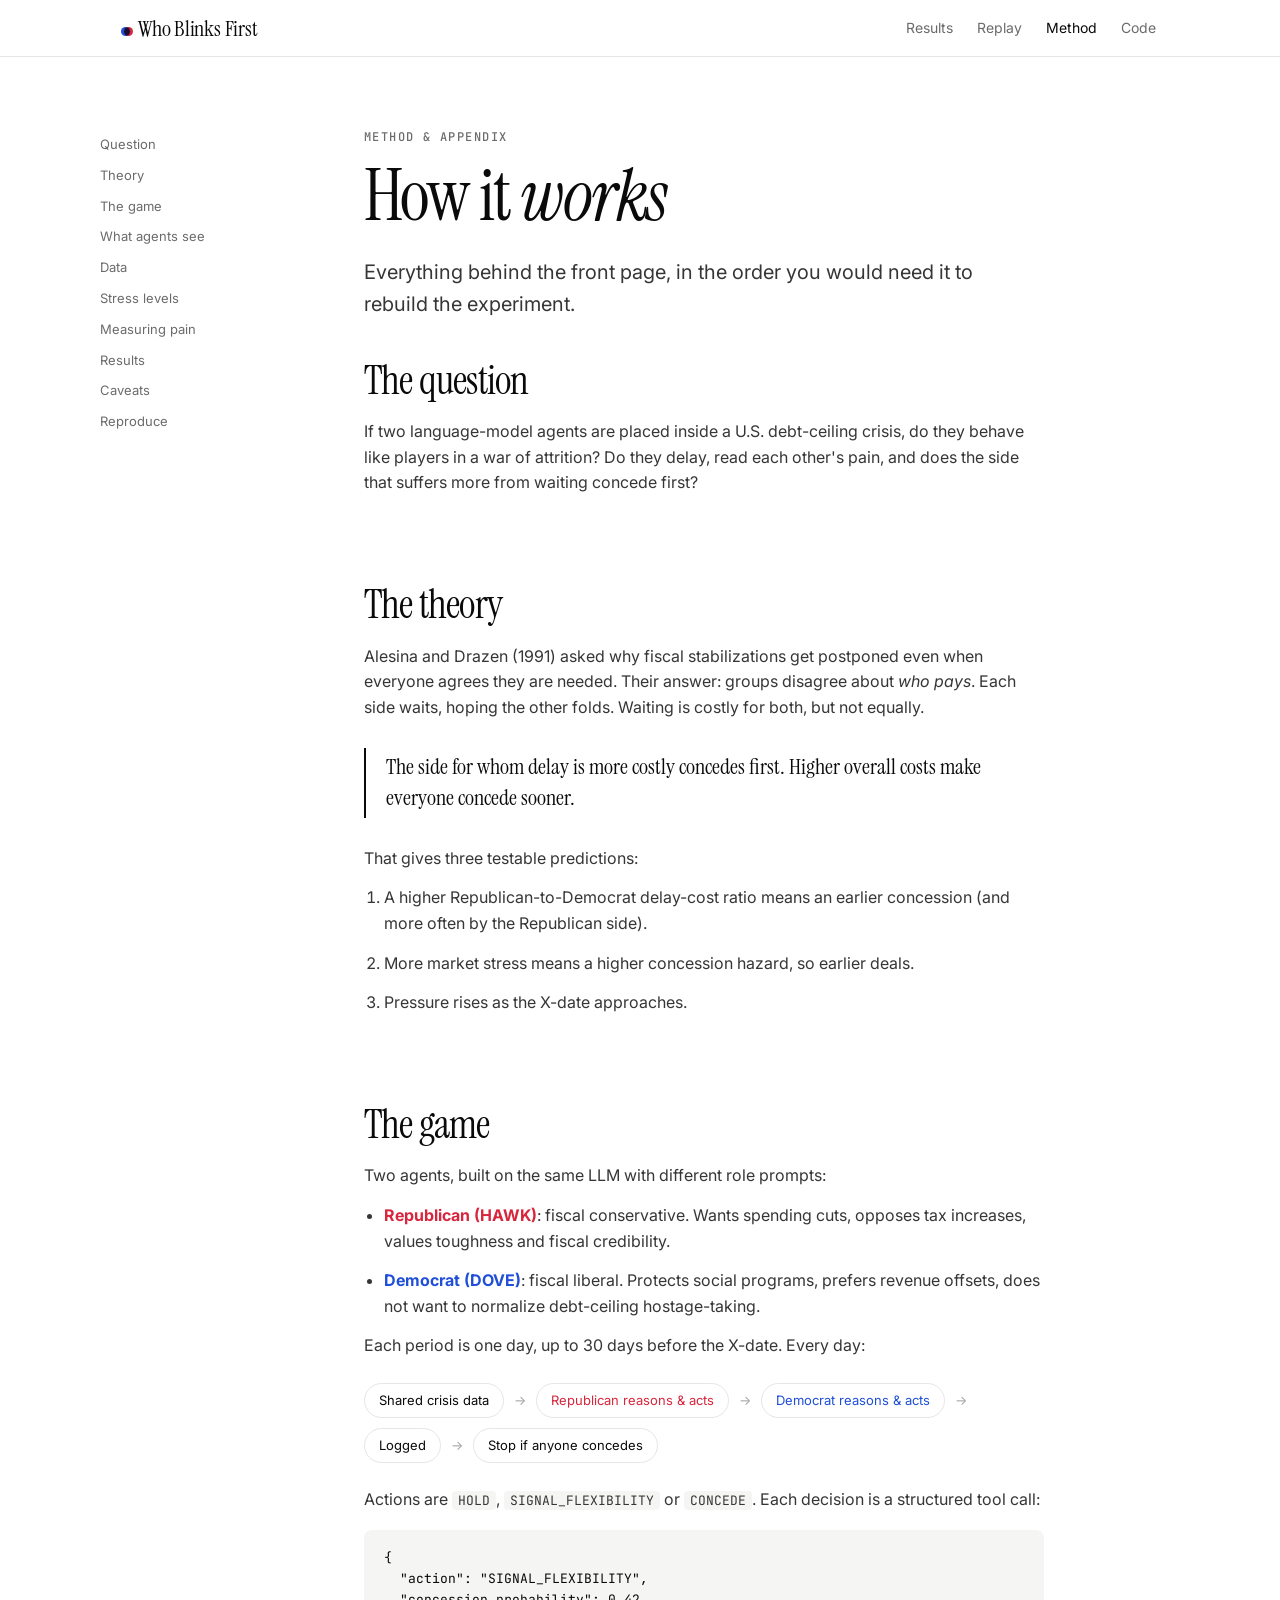
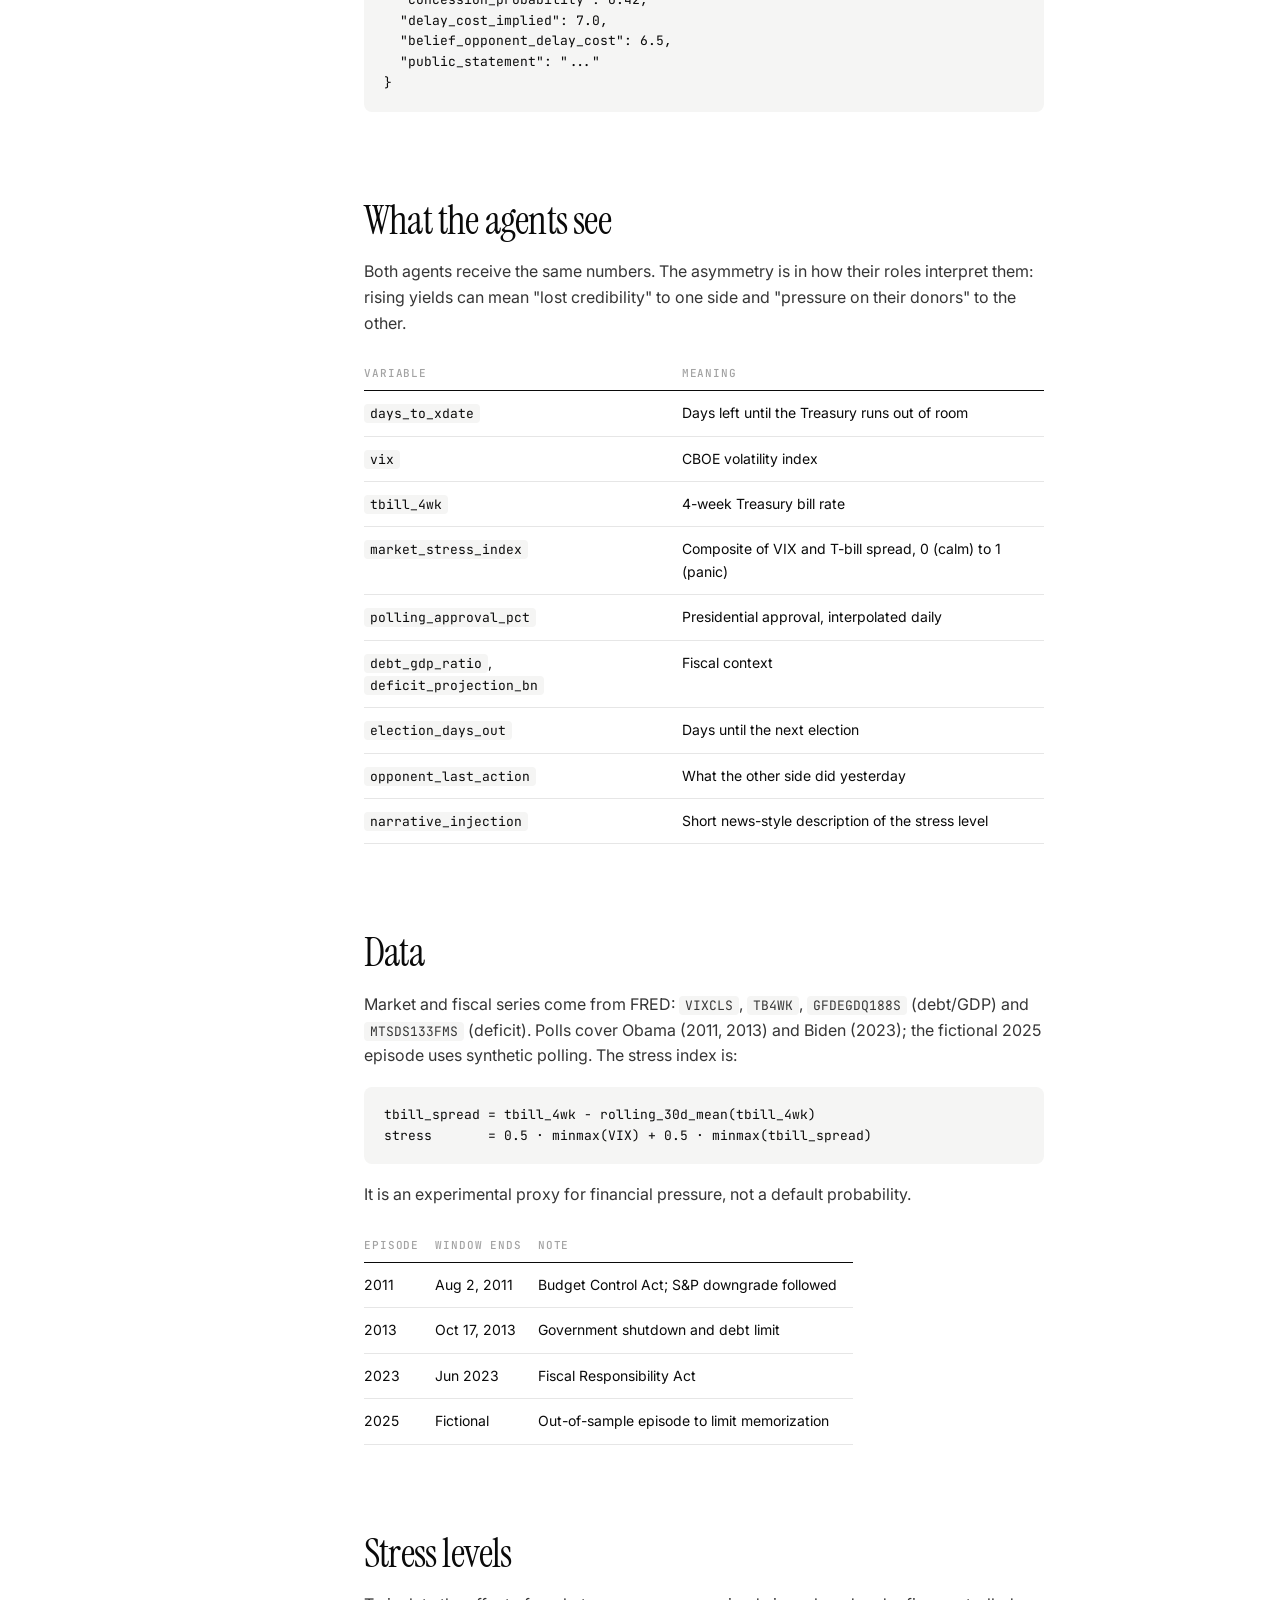
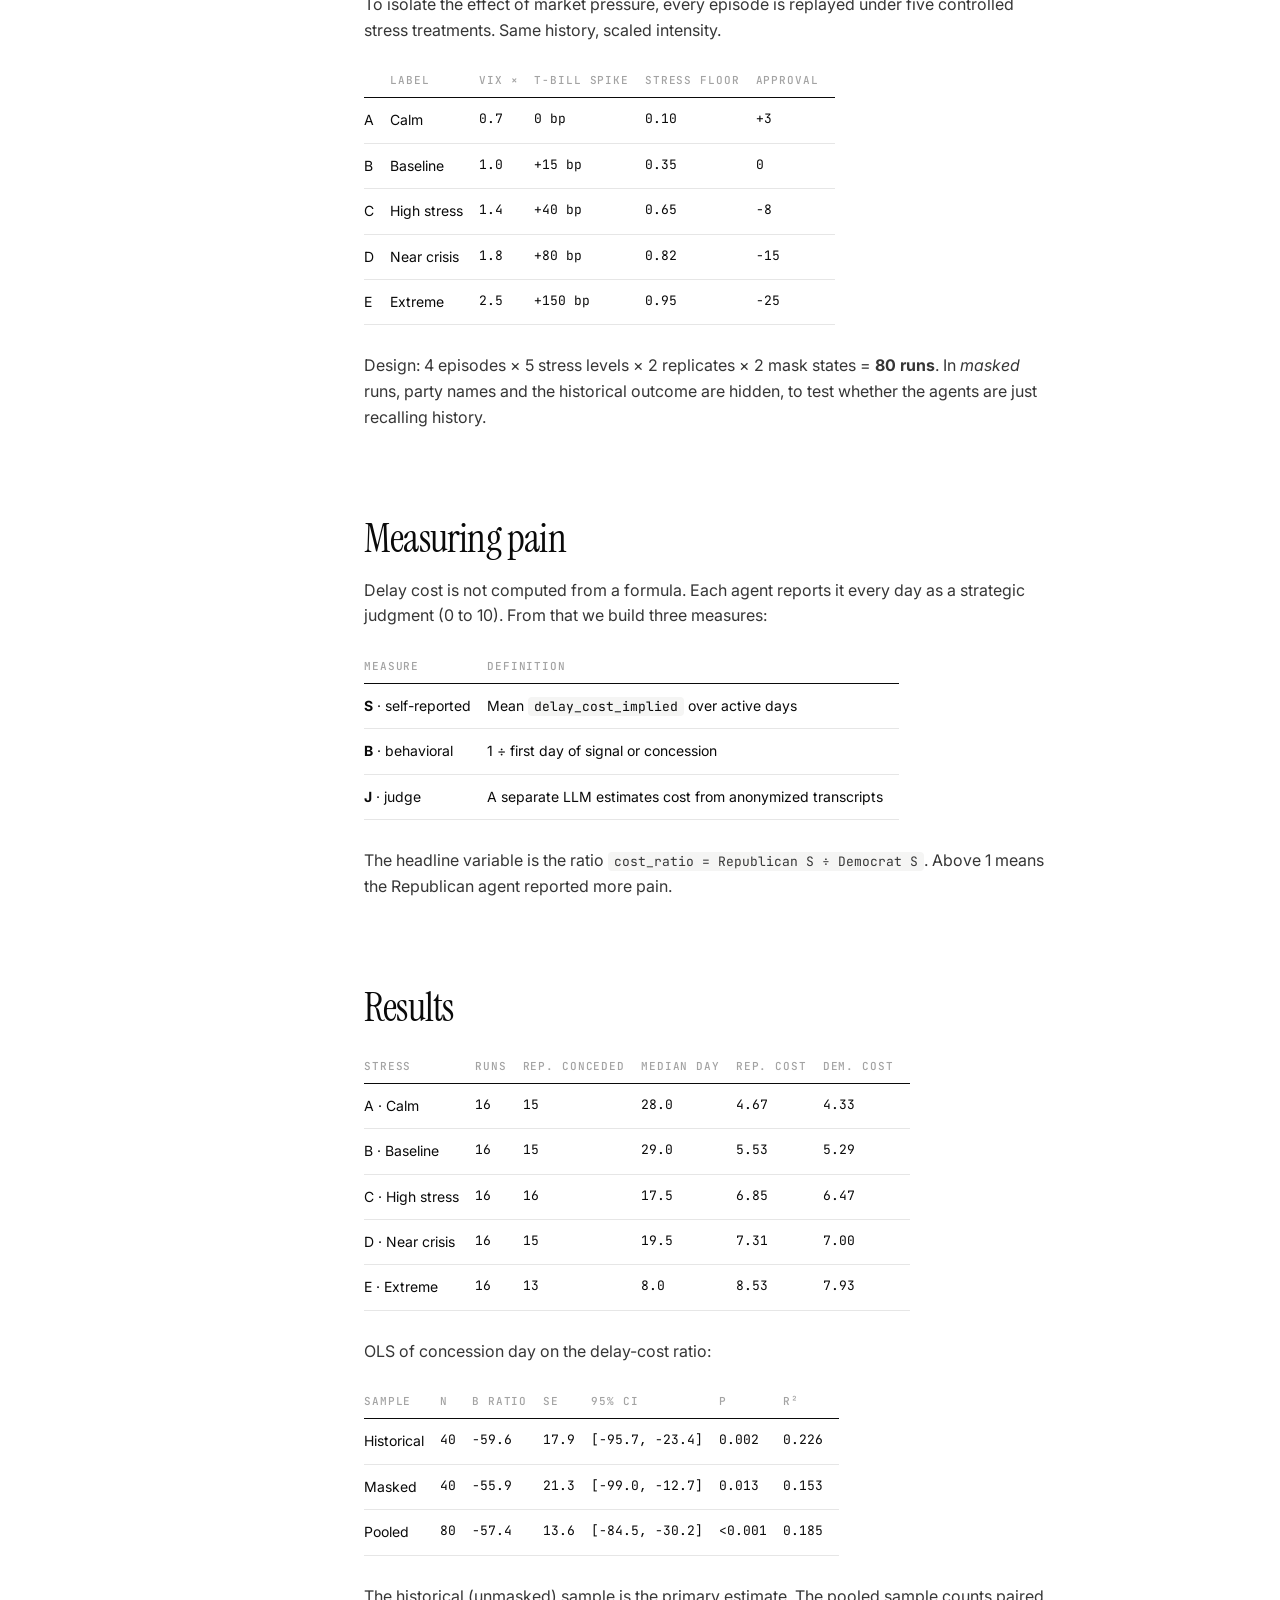
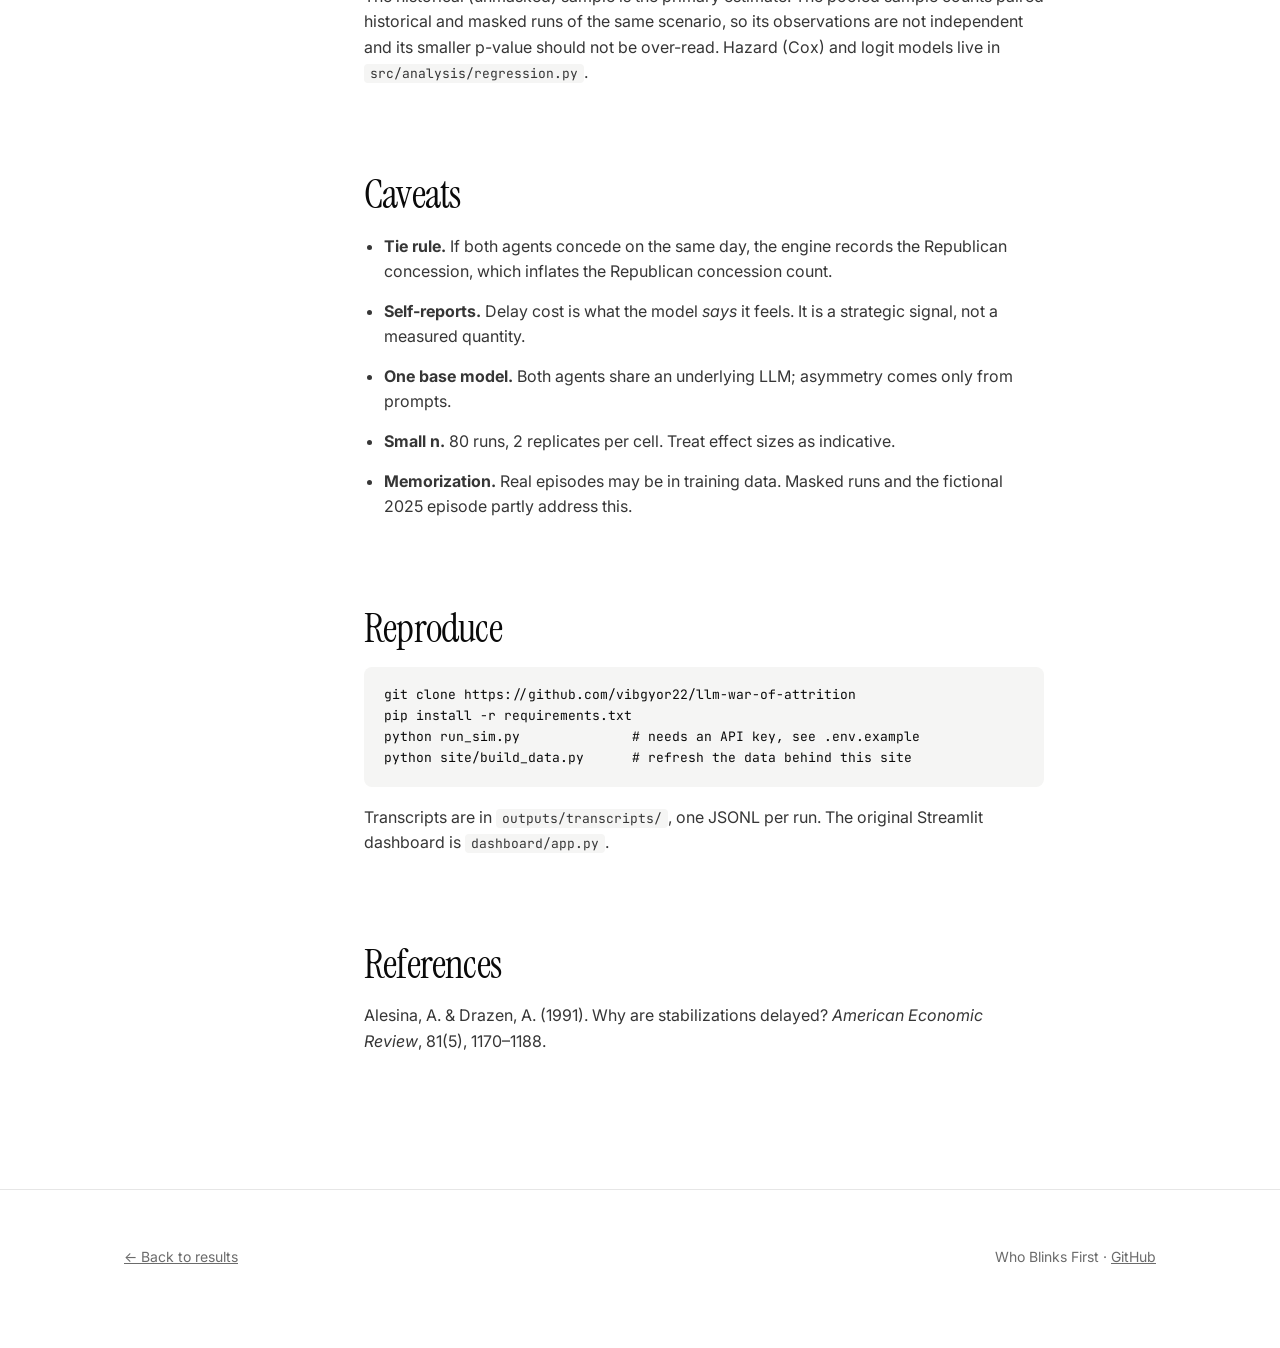
==== docs/method.html @ 34321204 "Redesign as minimalist static site for GitHub Pages; keep Streamlit live Co-Authored-By: Claude Opus" ====
<!doctype html>
<html lang="en">
<head>
<meta charset="utf-8"><meta name="viewport" content="width=device-width,initial-scale=1">
<title>Method · Who Blinks First</title>
<meta name="description" content="How the debt-ceiling AI negotiation experiment works: theory, agents, data, stress conditions, measures and results.">
<link rel="preconnect" href="https://fonts.googleapis.com"><link rel="preconnect" href="https://fonts.gstatic.com" crossorigin>
<link href="https://fonts.googleapis.com/css2?family=Instrument+Serif:ital@0;1&family=Inter:wght@400;500;600&family=JetBrains+Mono:wght@400;500&display=swap" rel="stylesheet">
<link rel="stylesheet" href="assets/style.css">
<link rel="icon" href="data:image/svg+xml,%3Csvg xmlns='http://www.w3.org/2000/svg' viewBox='0 0 32 32'%3E%3Ccircle cx='12' cy='16' r='8' fill='%23d7263d'/%3E%3Ccircle cx='20' cy='16' r='8' fill='%231f4fd8' fill-opacity='.85'/%3E%3C/svg%3E">
</head>
<body>
<nav><div class="wrap">
  <a class="mark" href="./"><span><i></i><i></i></span>Who Blinks First</a>
  <ul><li><a href="./#results">Results</a></li><li><a href="./#replay">Replay</a></li><li><a class="on" href="method.html">Method</a></li>
  <li class="hide-s"><a href="https://github.com/vibgyor22/llm-war-of-attrition">Code</a></li></ul>
</div></nav>

<div class="wrap doc">
<ul class="toc">
  <li><a href="#question">Question</a></li><li><a href="#theory">Theory</a></li><li><a href="#game">The game</a></li>
  <li><a href="#inputs">What agents see</a></li><li><a href="#data">Data</a></li><li><a href="#stress">Stress levels</a></li>
  <li><a href="#measures">Measuring pain</a></li><li><a href="#results">Results</a></li><li><a href="#caveats">Caveats</a></li><li><a href="#reproduce">Reproduce</a></li>
</ul>
<article class="prose">
  <div class="kicker">Method &amp; appendix</div>
  <h1 style="font-size:clamp(44px,6vw,72px);margin-top:16px">How it <em>works</em></h1>
  <p class="lede">Everything behind the front page, in the order you would need it to rebuild the experiment.</p>

  <h2 id="question">The question</h2>
  <p>If two language-model agents are placed inside a U.S. debt-ceiling crisis, do they behave like players in a war of attrition? Do they delay, read each other's pain, and does the side that suffers more from waiting concede first?</p>

  <h2 id="theory">The theory</h2>
  <p>Alesina and Drazen (1991) asked why fiscal stabilizations get postponed even when everyone agrees they are needed. Their answer: groups disagree about <em>who pays</em>. Each side waits, hoping the other folds. Waiting is costly for both, but not equally.</p>
  <div class="callout">The side for whom delay is more costly concedes first. Higher overall costs make everyone concede sooner.</div>
  <p>That gives three testable predictions:</p>
  <ol><li>A higher Republican-to-Democrat delay-cost ratio means an earlier concession (and more often by the Republican side).</li>
  <li>More market stress means a higher concession hazard, so earlier deals.</li>
  <li>Pressure rises as the X-date approaches.</li></ol>

  <h2 id="game">The game</h2>
  <p>Two agents, built on the same LLM with different role prompts:</p>
  <ul><li><b class="rep">Republican (HAWK)</b>: fiscal conservative. Wants spending cuts, opposes tax increases, values toughness and fiscal credibility.</li>
  <li><b class="dem">Democrat (DOVE)</b>: fiscal liberal. Protects social programs, prefers revenue offsets, does not want to normalize debt-ceiling hostage-taking.</li></ul>
  <p>Each period is one day, up to 30 days before the X-date. Every day:</p>
  <div class="flow"><span>Shared crisis data</span><i>→</i><span class="rep">Republican reasons &amp; acts</span><i>→</i><span class="dem">Democrat reasons &amp; acts</span><i>→</i><span>Logged</span><i>→</i><span>Stop if anyone concedes</span></div>
  <p>Actions are <code>HOLD</code>, <code>SIGNAL_FLEXIBILITY</code> or <code>CONCEDE</code>. Each decision is a structured tool call:</p>
<pre>{
  "action": "SIGNAL_FLEXIBILITY",
  "concession_probability": 0.42,
  "delay_cost_implied": 7.0,
  "belief_opponent_delay_cost": 6.5,
  "public_statement": "..."
}</pre>

  <h2 id="inputs">What the agents see</h2>
  <p>Both agents receive the same numbers. The asymmetry is in how their roles interpret them: rising yields can mean "lost credibility" to one side and "pressure on their donors" to the other.</p>
  <table class="tbl"><thead><tr><th>Variable</th><th>Meaning</th></tr></thead><tbody>
  <tr><td><code>days_to_xdate</code></td><td>Days left until the Treasury runs out of room</td></tr>
  <tr><td><code>vix</code></td><td>CBOE volatility index</td></tr>
  <tr><td><code>tbill_4wk</code></td><td>4-week Treasury bill rate</td></tr>
  <tr><td><code>market_stress_index</code></td><td>Composite of VIX and T-bill spread, 0 (calm) to 1 (panic)</td></tr>
  <tr><td><code>polling_approval_pct</code></td><td>Presidential approval, interpolated daily</td></tr>
  <tr><td><code>debt_gdp_ratio</code>, <code>deficit_projection_bn</code></td><td>Fiscal context</td></tr>
  <tr><td><code>election_days_out</code></td><td>Days until the next election</td></tr>
  <tr><td><code>opponent_last_action</code></td><td>What the other side did yesterday</td></tr>
  <tr><td><code>narrative_injection</code></td><td>Short news-style description of the stress level</td></tr>
  </tbody></table>

  <h2 id="data">Data</h2>
  <p>Market and fiscal series come from FRED: <code>VIXCLS</code>, <code>TB4WK</code>, <code>GFDEGDQ188S</code> (debt/GDP) and <code>MTSDS133FMS</code> (deficit). Polls cover Obama (2011, 2013) and Biden (2023); the fictional 2025 episode uses synthetic polling. The stress index is:</p>
<pre>tbill_spread = tbill_4wk − rolling_30d_mean(tbill_4wk)
stress       = 0.5 · minmax(VIX) + 0.5 · minmax(tbill_spread)</pre>
  <p>It is an experimental proxy for financial pressure, not a default probability.</p>
  <table class="tbl"><thead><tr><th>Episode</th><th>Window ends</th><th>Note</th></tr></thead><tbody>
  <tr><td>2011</td><td>Aug 2, 2011</td><td>Budget Control Act; S&amp;P downgrade followed</td></tr>
  <tr><td>2013</td><td>Oct 17, 2013</td><td>Government shutdown and debt limit</td></tr>
  <tr><td>2023</td><td>Jun 2023</td><td>Fiscal Responsibility Act</td></tr>
  <tr><td>2025</td><td>Fictional</td><td>Out-of-sample episode to limit memorization</td></tr></tbody></table>

  <h2 id="stress">Stress levels</h2>
  <p>To isolate the effect of market pressure, every episode is replayed under five controlled stress treatments. Same history, scaled intensity.</p>
  <table class="tbl"><thead><tr><th></th><th>Label</th><th>VIX ×</th><th>T-bill spike</th><th>Stress floor</th><th>Approval</th></tr></thead><tbody>
  <tr><td>A</td><td>Calm</td><td class="n">0.7</td><td class="n">0 bp</td><td class="n">0.10</td><td class="n">+3</td></tr>
  <tr><td>B</td><td>Baseline</td><td class="n">1.0</td><td class="n">+15 bp</td><td class="n">0.35</td><td class="n">0</td></tr>
  <tr><td>C</td><td>High stress</td><td class="n">1.4</td><td class="n">+40 bp</td><td class="n">0.65</td><td class="n">−8</td></tr>
  <tr><td>D</td><td>Near crisis</td><td class="n">1.8</td><td class="n">+80 bp</td><td class="n">0.82</td><td class="n">−15</td></tr>
  <tr><td>E</td><td>Extreme</td><td class="n">2.5</td><td class="n">+150 bp</td><td class="n">0.95</td><td class="n">−25</td></tr></tbody></table>
  <p>Design: 4 episodes × 5 stress levels × 2 replicates × 2 mask states = <b>80 runs</b>. In <em>masked</em> runs, party names and the historical outcome are hidden, to test whether the agents are just recalling history.</p>

  <h2 id="measures">Measuring pain</h2>
  <p>Delay cost is not computed from a formula. Each agent reports it every day as a strategic judgment (0 to 10). From that we build three measures:</p>
  <table class="tbl"><thead><tr><th>Measure</th><th>Definition</th></tr></thead><tbody>
  <tr><td><b>S</b> · self-reported</td><td>Mean <code>delay_cost_implied</code> over active days</td></tr>
  <tr><td><b>B</b> · behavioral</td><td>1 ÷ first day of signal or concession</td></tr>
  <tr><td><b>J</b> · judge</td><td>A separate LLM estimates cost from anonymized transcripts</td></tr></tbody></table>
  <p>The headline variable is the ratio <code>cost_ratio = Republican S ÷ Democrat S</code>. Above 1 means the Republican agent reported more pain.</p>

  <h2 id="results">Results</h2>
  <div id="bycond"></div>
  <p>OLS of concession day on the delay-cost ratio:</p>
  <div id="regtbl"></div>
  <p>The historical (unmasked) sample is the primary estimate. The pooled sample counts paired historical and masked runs of the same scenario, so its observations are not independent and its smaller p-value should not be over-read. Hazard (Cox) and logit models live in <code>src/analysis/regression.py</code>.</p>

  <h2 id="caveats">Caveats</h2>
  <ul>
  <li><b>Tie rule.</b> If both agents concede on the same day, the engine records the Republican concession, which inflates the Republican concession count.</li>
  <li><b>Self-reports.</b> Delay cost is what the model <em>says</em> it feels. It is a strategic signal, not a measured quantity.</li>
  <li><b>One base model.</b> Both agents share an underlying LLM; asymmetry comes only from prompts.</li>
  <li><b>Small n.</b> 80 runs, 2 replicates per cell. Treat effect sizes as indicative.</li>
  <li><b>Memorization.</b> Real episodes may be in training data. Masked runs and the fictional 2025 episode partly address this.</li>
  </ul>

  <h2 id="reproduce">Reproduce</h2>
<pre>git clone https://github.com/vibgyor22/llm-war-of-attrition
pip install -r requirements.txt
python run_sim.py              # needs an API key, see .env.example
python site/build_data.py      # refresh the data behind this site</pre>
  <p>Transcripts are in <code>outputs/transcripts/</code>, one JSONL per run. The original Streamlit dashboard is <code>dashboard/app.py</code>.</p>

  <h2 id="refs">References</h2>
  <p>Alesina, A. &amp; Drazen, A. (1991). Why are stabilizations delayed? <em>American Economic Review</em>, 81(5), 1170–1188.</p>
</article>
</div>
<footer><div class="wrap"><a href="./">&larr; Back to results</a><span>Who Blinks First · <a href="https://github.com/vibgyor22/llm-war-of-attrition">GitHub</a></span></div></footer>
<script>
fetch("data/summary.json").then(r=>r.json()).then(S=>{
  const f=(v,d=2)=>Number(v).toFixed(d);
  let h='<table class="tbl"><thead><tr><th>Stress</th><th>Runs</th><th>Rep. conceded</th><th>Median day</th><th>Rep. cost</th><th>Dem. cost</th></tr></thead><tbody>';
  for(const c of ["A","B","C","D","E"]){const b=S.byCondition[c];h+=`<tr><td>${c} · ${S.conditions[c]}</td><td class="n">${b.n}</td><td class="n">${b.rConcede}</td><td class="n">${f(b.medianDay+1,1)}</td><td class="n">${f(b.rCost)}</td><td class="n">${f(b.dCost)}</td></tr>`}
  document.getElementById("bycond").innerHTML=h+"</tbody></table>";
  h='<table class="tbl"><thead><tr><th>Sample</th><th>n</th><th>β ratio</th><th>SE</th><th>95% CI</th><th>p</th><th>R²</th></tr></thead><tbody>';
  for(const k of ["historical","masked","pooled"]){const o=S.regression[k];h+=`<tr><td>${k[0].toUpperCase()+k.slice(1)}</td><td class="n">${o.n}</td><td class="n">${f(o.beta,1)}</td><td class="n">${f(o.se,1)}</td><td class="n">[${f(o.ci[0],1)}, ${f(o.ci[1],1)}]</td><td class="n">${o.p<0.001?"&lt;0.001":f(o.p,3)}</td><td class="n">${f(o.r2,3)}</td></tr>`}
  document.getElementById("regtbl").innerHTML=h+"</tbody></table>";
});
</script>
</body>
</html>
---- docs/assets/style.css ----
:root{
  --bg:#ffffff; --fg:#0a0a0a; --muted:#6b6b6b; --faint:#a3a3a3; --line:#e6e6e6; --soft:#f5f5f4;
  --rep:#d7263d; --dem:#1f4fd8; --rep-soft:#fbe4e7; --dem-soft:#e2e9fb;
  --serif:"Instrument Serif",Georgia,serif; --sans:"Inter",system-ui,-apple-system,sans-serif;
  --mono:"JetBrains Mono",ui-monospace,monospace; --w:1080px;
}
@media (prefers-color-scheme:dark){:root:not([data-theme="light"]){
  --bg:#0b0b0b; --fg:#f4f4f4; --muted:#9a9a9a; --faint:#5c5c5c; --line:#232323; --soft:#151515;
  --rep:#ff4d5e; --dem:#5b84ff; --rep-soft:#3a1518; --dem-soft:#141f3d;}}
:root[data-theme="dark"]{--bg:#0b0b0b; --fg:#f4f4f4; --muted:#9a9a9a; --faint:#5c5c5c; --line:#232323; --soft:#151515;
  --rep:#ff4d5e; --dem:#5b84ff; --rep-soft:#3a1518; --dem-soft:#141f3d;}
*{box-sizing:border-box;margin:0;padding:0}
html{scroll-behavior:smooth}
body{background:var(--bg);color:var(--fg);font:400 16px/1.6 var(--sans);-webkit-font-smoothing:antialiased;overflow-x:hidden}
a{color:inherit}
.wrap{max-width:var(--w);margin:0 auto;padding:0 24px}
@media(max-width:600px){.wrap{padding:0 16px}}
nav{position:sticky;top:0;z-index:10;background:color-mix(in srgb,var(--bg) 88%,transparent);backdrop-filter:blur(10px);border-bottom:1px solid var(--line)}
nav .wrap{display:flex;align-items:center;justify-content:space-between;height:56px}
.mark{font:400 22px var(--serif);text-decoration:none;letter-spacing:-.01em;display:flex;gap:8px;align-items:center}
.mark i{display:inline-block;width:9px;height:9px;border-radius:50%;background:var(--rep)}
.mark i+i{background:var(--dem);margin-left:-12px;mix-blend-mode:multiply}
nav ul{display:flex;gap:24px;list-style:none;font-size:14px}
nav ul a{text-decoration:none;color:var(--muted)} nav ul a:hover,nav ul a.on{color:var(--fg)}
@media(max-width:600px){nav ul{gap:14px;font-size:13px} nav ul .hide-s{display:none}}
.kicker{font:500 12px var(--mono);letter-spacing:.12em;text-transform:uppercase;color:var(--muted)}
h1{font:400 clamp(44px,8vw,96px)/.98 var(--serif);letter-spacing:-.025em}
h1 em,h2 em{font-style:italic}
h2{font:400 clamp(34px,5vw,56px)/1.04 var(--serif);letter-spacing:-.02em;max-width:16ch}
h3{font:600 15px var(--sans)}
.lede{font-size:clamp(17px,2vw,20px);color:var(--muted);max-width:52ch;margin-top:24px}
.rep{color:var(--rep)} .dem{color:var(--dem)}
section{padding:120px 0;border-top:1px solid var(--line)}
@media(max-width:600px){section{padding:72px 0}}
.sec-head{display:grid;grid-template-columns:120px 1fr;gap:24px;margin-bottom:56px}
.sec-head .num{font:400 15px var(--mono);color:var(--faint);padding-top:14px}
.sec-head p{color:var(--muted);max-width:56ch;margin-top:18px}
@media(max-width:700px){.sec-head{grid-template-columns:1fr;gap:4px}}
/* hero */
.hero{padding:96px 0 80px;border:0}
.hero-grid{display:grid;grid-template-columns:1.15fr .85fr;gap:64px;align-items:end;margin-top:28px}
@media(max-width:860px){.hero-grid{grid-template-columns:1fr;gap:48px}}
.dots{display:grid;grid-template-columns:repeat(10,1fr);gap:10px;max-width:400px}
.dots span{aspect-ratio:1;border-radius:50%;background:var(--line);transform:scale(.2);opacity:0;transition:transform .5s cubic-bezier(.2,.8,.2,1),opacity .5s}
.dots.in span{transform:scale(1);opacity:1}
.dots span.r{background:var(--rep)} .dots span.d{background:var(--dem)}
.big{font:400 clamp(64px,9vw,112px)/1 var(--serif);letter-spacing:-.03em;margin-top:28px}
.big small{font-size:.4em;color:var(--faint)}
.cap{font-size:14px;color:var(--muted);max-width:40ch;margin-top:10px}
.legend{display:flex;gap:20px;flex-wrap:wrap;font-size:13px;color:var(--muted);margin-top:18px}
.legend b{display:inline-block;width:9px;height:9px;border-radius:50%;margin-right:7px;vertical-align:1px}
/* steps */
.steps{display:grid;grid-template-columns:repeat(3,1fr);border-top:1px solid var(--fg)}
.steps>div{padding:28px 28px 8px 0}
.steps>div+div{padding-left:28px;border-left:1px solid var(--line)}
.steps .n{font:400 13px var(--mono);color:var(--faint)}
.steps svg{display:block;height:64px;margin:20px 0}
.steps p{color:var(--muted);font-size:15px;margin-top:8px}
@media(max-width:760px){.steps{grid-template-columns:1fr}.steps>div+div{padding-left:0;border-left:0;border-top:1px solid var(--line)}}
.glyphs{display:flex;gap:28px;margin-top:56px;flex-wrap:wrap;font-size:14px}
.glyphs div{display:flex;align-items:center;gap:10px}
.g{width:14px;height:14px;border-radius:50%;border:1.5px solid var(--fg);display:inline-block;flex:none}
.g.sig{background:linear-gradient(90deg,var(--fg) 50%,transparent 50%)}
.g.con{background:var(--fg)}
/* charts */
.chart{width:100%;overflow:visible}
.chart text{font:400 12px var(--sans);fill:var(--muted)}
.chart .lbl{fill:var(--fg);font-size:13px}
.chart .axis{stroke:var(--line)}
.chart .tick{stroke:var(--line);stroke-dasharray:2 4}
.figure{position:relative}
.note{font-size:13px;color:var(--muted);margin-top:16px;max-width:64ch}
.stats{display:grid;grid-template-columns:repeat(3,1fr);gap:0;margin-top:56px;border-top:1px solid var(--line)}
.stats div{padding:22px 20px 0 0}
.stats div+div{padding-left:20px;border-left:1px solid var(--line)}
.stats b{display:block;font:400 44px/1 var(--serif);letter-spacing:-.02em}
.stats span{font-size:13px;color:var(--muted)}
@media(max-width:600px){.stats b{font-size:32px}.stats div+div{padding-left:12px}}
.tip{position:absolute;pointer-events:none;background:var(--fg);color:var(--bg);font-size:12px;padding:8px 10px;border-radius:6px;opacity:0;transition:opacity .15s;white-space:nowrap;z-index:5}
/* replay */
.controls{display:flex;flex-wrap:wrap;gap:28px;margin-bottom:40px}
.ctl label{display:block;font:500 11px var(--mono);letter-spacing:.1em;text-transform:uppercase;color:var(--faint);margin-bottom:8px}
.pills{display:flex;flex-wrap:wrap;gap:6px}
.pills button{font:500 13px var(--sans);background:none;color:var(--muted);border:1px solid var(--line);border-radius:999px;padding:6px 13px;cursor:pointer;transition:all .15s}
.pills button:hover{color:var(--fg);border-color:var(--faint)}
.pills button.on{background:var(--fg);color:var(--bg);border-color:var(--fg)}
.verdict{display:flex;align-items:baseline;gap:16px;flex-wrap:wrap;margin-bottom:28px}
.verdict .v{font:400 clamp(28px,4vw,40px)/1.1 var(--serif)}
.verdict .m{font-size:14px;color:var(--muted)}
.lanes{display:grid;grid-template-columns:110px 1fr;row-gap:14px;align-items:center}
.lanes .who{font-size:13px;font-weight:600}
.cells{display:grid;grid-template-columns:repeat(30,1fr);gap:4px}
.cell{aspect-ratio:1;border-radius:50%;border:1.5px solid currentColor;cursor:pointer;transition:transform .12s;background:transparent;padding:0}
.cell:hover{transform:scale(1.25)}
.cell.sig{background:linear-gradient(90deg,currentColor 50%,transparent 50%)}
.cell.con{background:currentColor}
.cell.void{border-color:var(--line);border-style:dotted;cursor:default}
.cell.void:hover{transform:none}
.col-on{outline:1.5px solid var(--fg);outline-offset:3px}
.axisrow{display:flex;justify-content:space-between;font:400 11px var(--mono);color:var(--faint)}
@media(max-width:600px){.lanes{grid-template-columns:64px 1fr}.cells{gap:2px}.cell{border-width:1px}}
.day{display:grid;grid-template-columns:1fr 1fr;gap:0;margin-top:40px;border-top:1px solid var(--fg)}
.day>div{padding:24px 24px 0 0}
.day>div+div{padding-left:24px;border-left:1px solid var(--line)}
.day .head{display:flex;justify-content:space-between;align-items:center;margin-bottom:12px;gap:12px}
.day .act{font:500 11px var(--mono);letter-spacing:.08em;text-transform:uppercase;padding:3px 8px;border-radius:4px}
.day blockquote{font:400 21px/1.35 var(--serif);margin:6px 0 14px}
.day .meter{font-size:13px;color:var(--muted)}
.bar{height:4px;background:var(--line);border-radius:2px;margin:6px 0 14px;overflow:hidden}
.bar i{display:block;height:100%;border-radius:2px;transition:width .3s}
details{margin-top:6px;font-size:14px;color:var(--muted)}
details summary{cursor:pointer;color:var(--fg);font-size:13px;list-style:none}
details summary::before{content:"+ "} details[open] summary::before{content:"– "}
details p{margin-top:10px;line-height:1.65}
.daymeta{grid-column:1/-1;display:flex;gap:28px;flex-wrap:wrap;font:400 12px var(--mono);color:var(--muted);padding:0 0 20px!important;border:0!important}
@media(max-width:700px){.day{grid-template-columns:1fr}.day>div+div{padding-left:0;border-left:0;border-top:1px solid var(--line);margin-top:20px}}
/* footer */
footer{border-top:1px solid var(--line);padding:56px 0 80px;font-size:14px;color:var(--muted)}
footer .wrap{display:flex;justify-content:space-between;gap:24px;flex-wrap:wrap}
.cta{display:inline-flex;gap:10px;align-items:center;font:500 15px var(--sans);text-decoration:none;border-bottom:1px solid var(--fg);padding-bottom:3px;margin-top:36px}
/* method page */
.doc{display:grid;grid-template-columns:200px 1fr;gap:64px;padding:72px 0 120px}
.toc{position:sticky;top:96px;align-self:start;font-size:13px;list-style:none}
.toc a{display:block;text-decoration:none;color:var(--muted);padding:5px 0}
.toc a:hover{color:var(--fg)}
@media(max-width:860px){.doc{grid-template-columns:1fr}.toc{display:none}}
.prose{max-width:680px}
.prose h2{font-size:clamp(30px,4vw,40px);margin:88px 0 18px;max-width:none;scroll-margin-top:80px}
.prose h2:first-of-type{margin-top:40px}
.prose p,.prose li{color:color-mix(in srgb,var(--fg) 82%,var(--bg));margin-bottom:14px}
.prose ul,.prose ol{padding-left:20px}
.prose code{font:400 13px var(--mono);background:var(--soft);padding:1px 6px;border-radius:4px}
.prose pre{font:400 13px/1.6 var(--mono);background:var(--soft);padding:18px 20px;border-radius:8px;overflow-x:auto;margin:18px 0}
.tbl{width:100%;border-collapse:collapse;font-size:14px;margin:20px 0 28px;display:block;overflow-x:auto}
.tbl th{font:500 11px var(--mono);letter-spacing:.08em;text-transform:uppercase;color:var(--faint);text-align:left;padding:10px 16px 10px 0;border-bottom:1px solid var(--fg)}
.tbl td{padding:11px 16px 11px 0;border-bottom:1px solid var(--line);vertical-align:top}
.tbl td.n{font-family:var(--mono);font-size:13px}
.callout{border-left:2px solid var(--fg);padding:4px 0 4px 20px;margin:28px 0;font:400 22px/1.4 var(--serif)}
.flow{display:flex;align-items:center;gap:10px;flex-wrap:wrap;margin:24px 0;font-size:13px}
.flow span{border:1px solid var(--line);border-radius:999px;padding:6px 14px}
.flow i{color:var(--faint);font-style:normal}
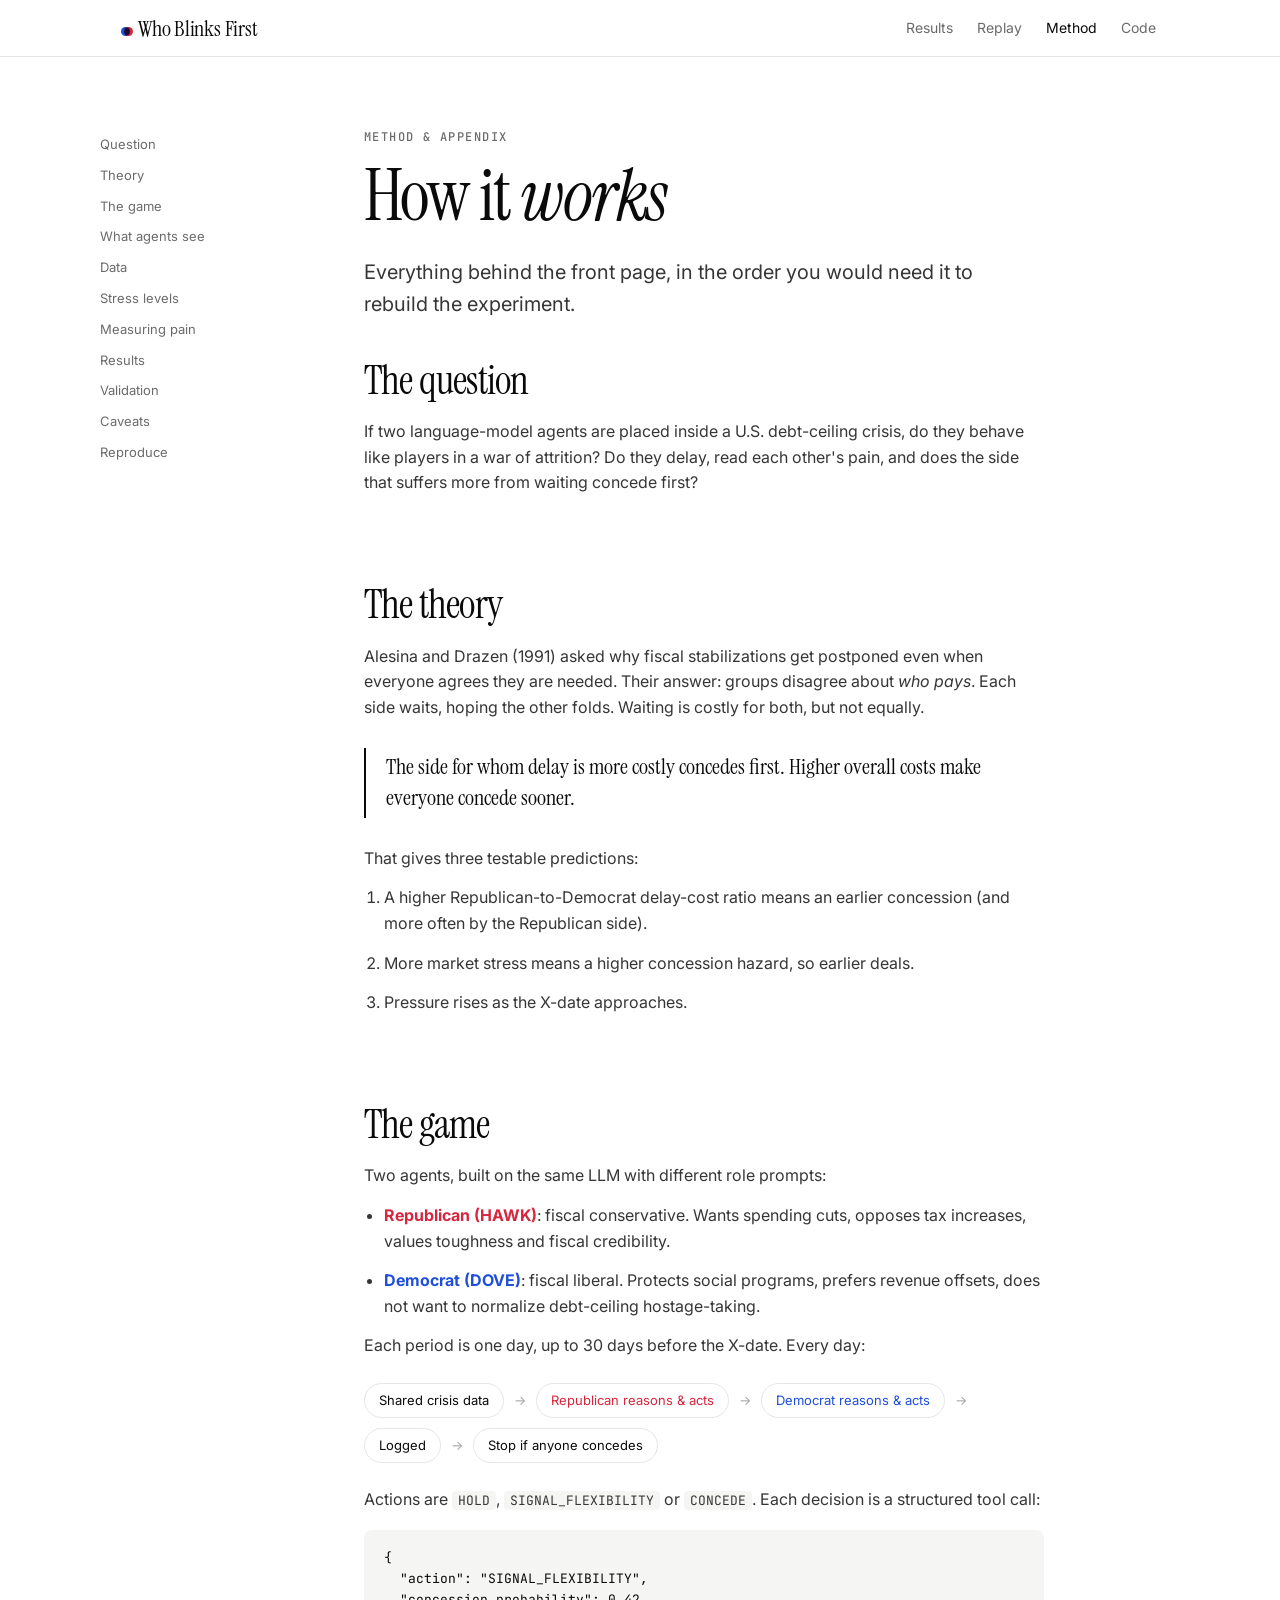
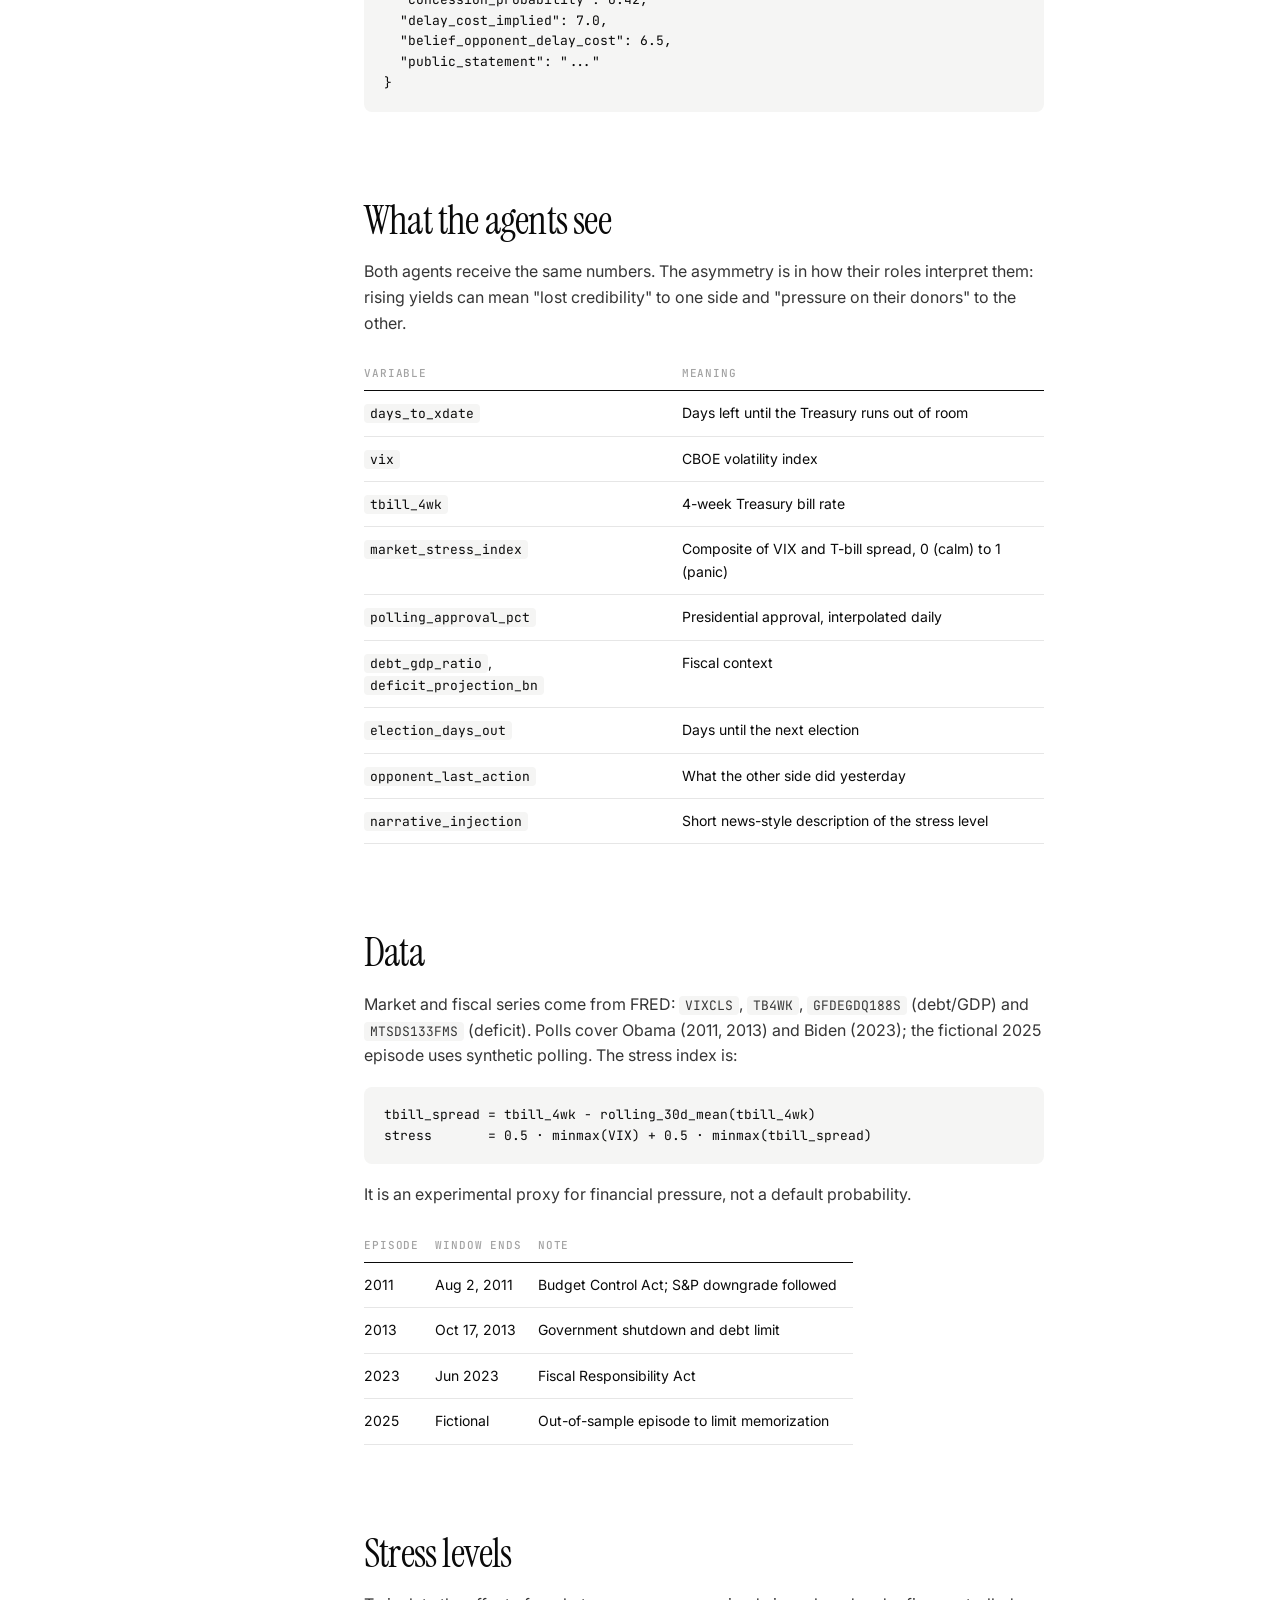
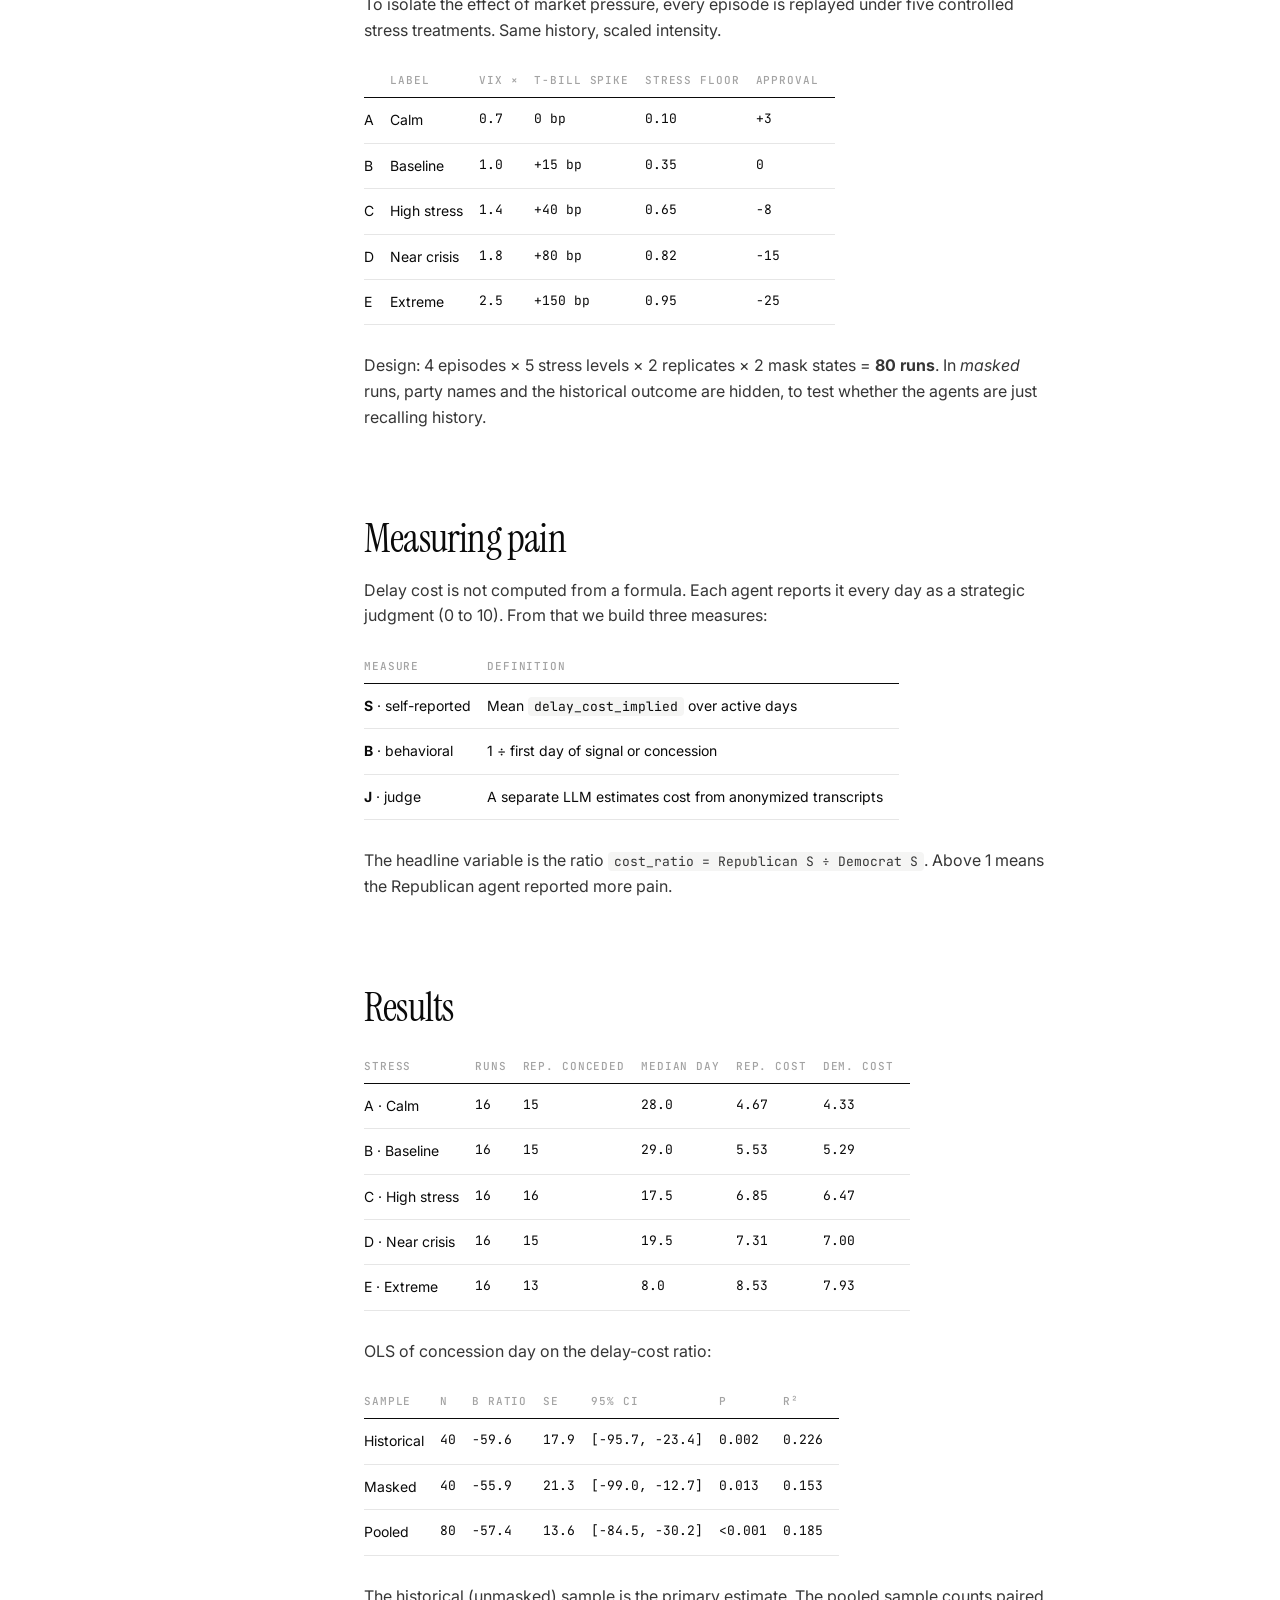
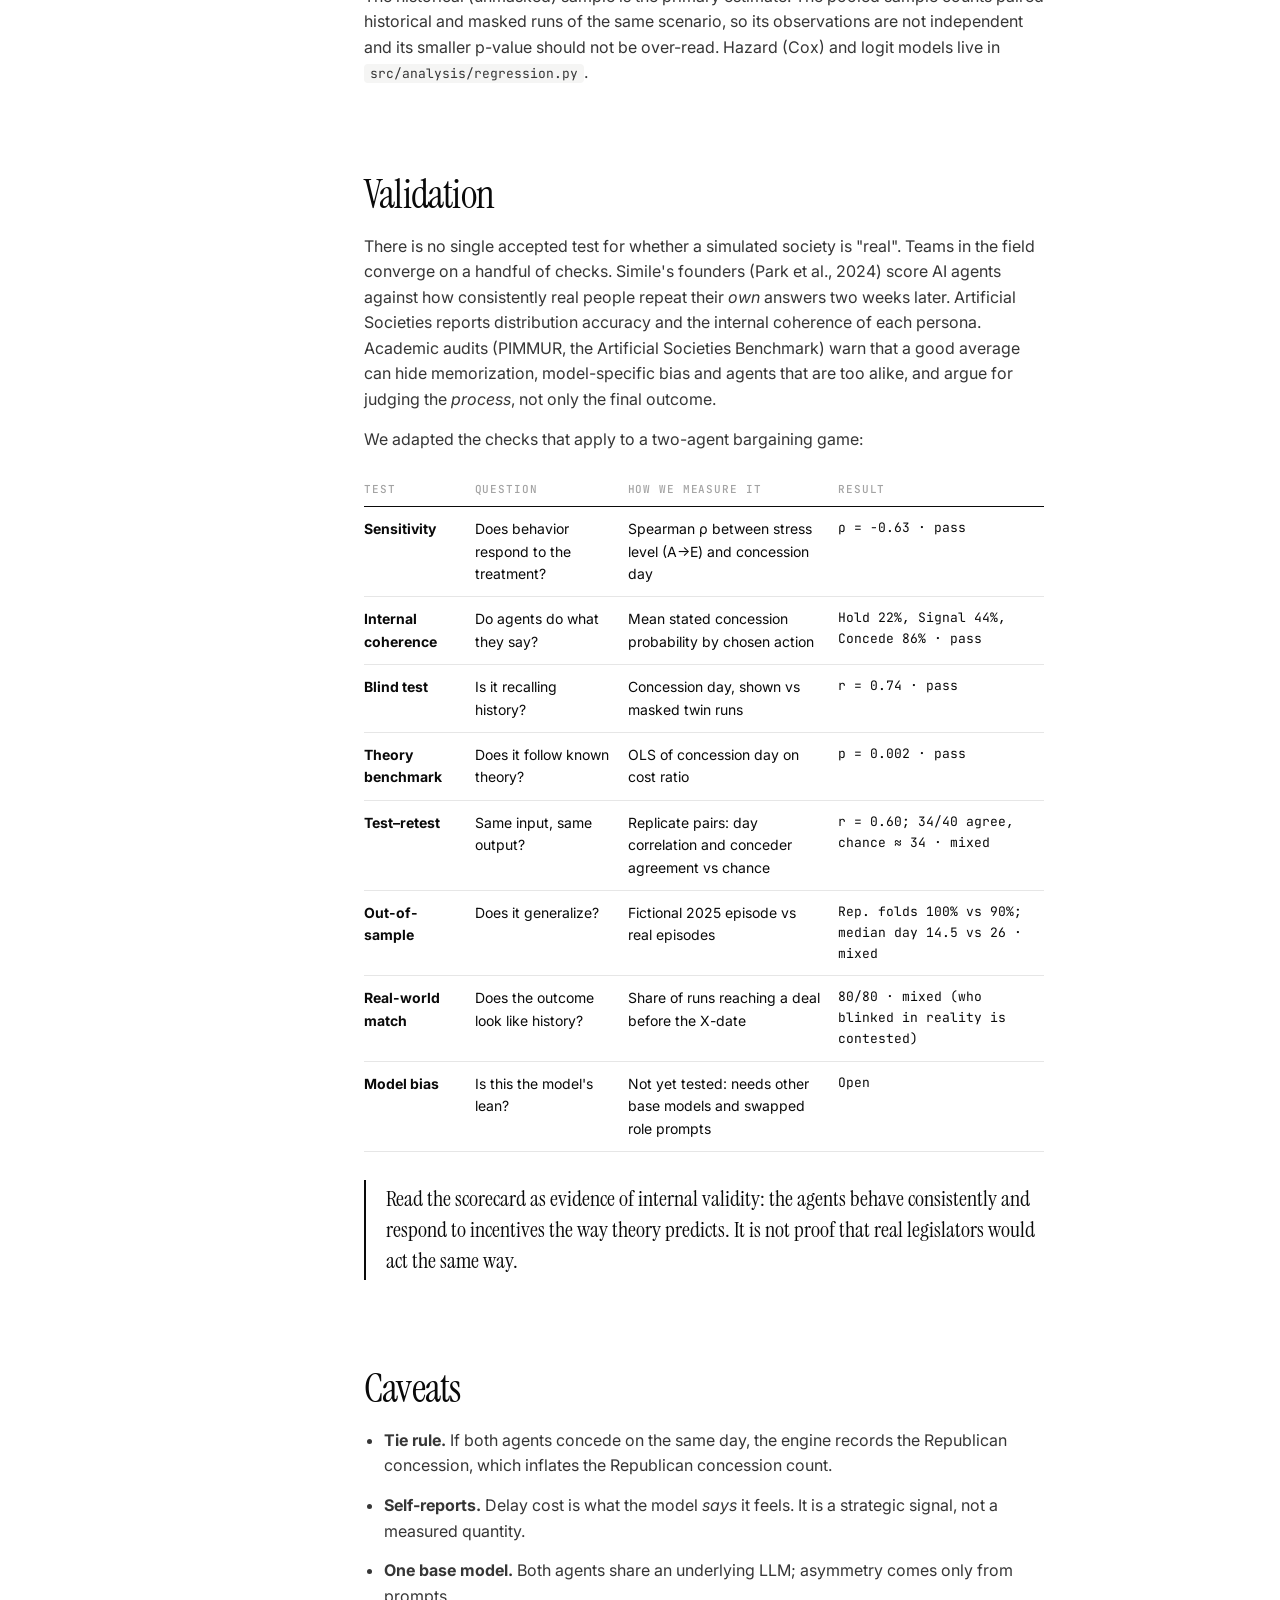
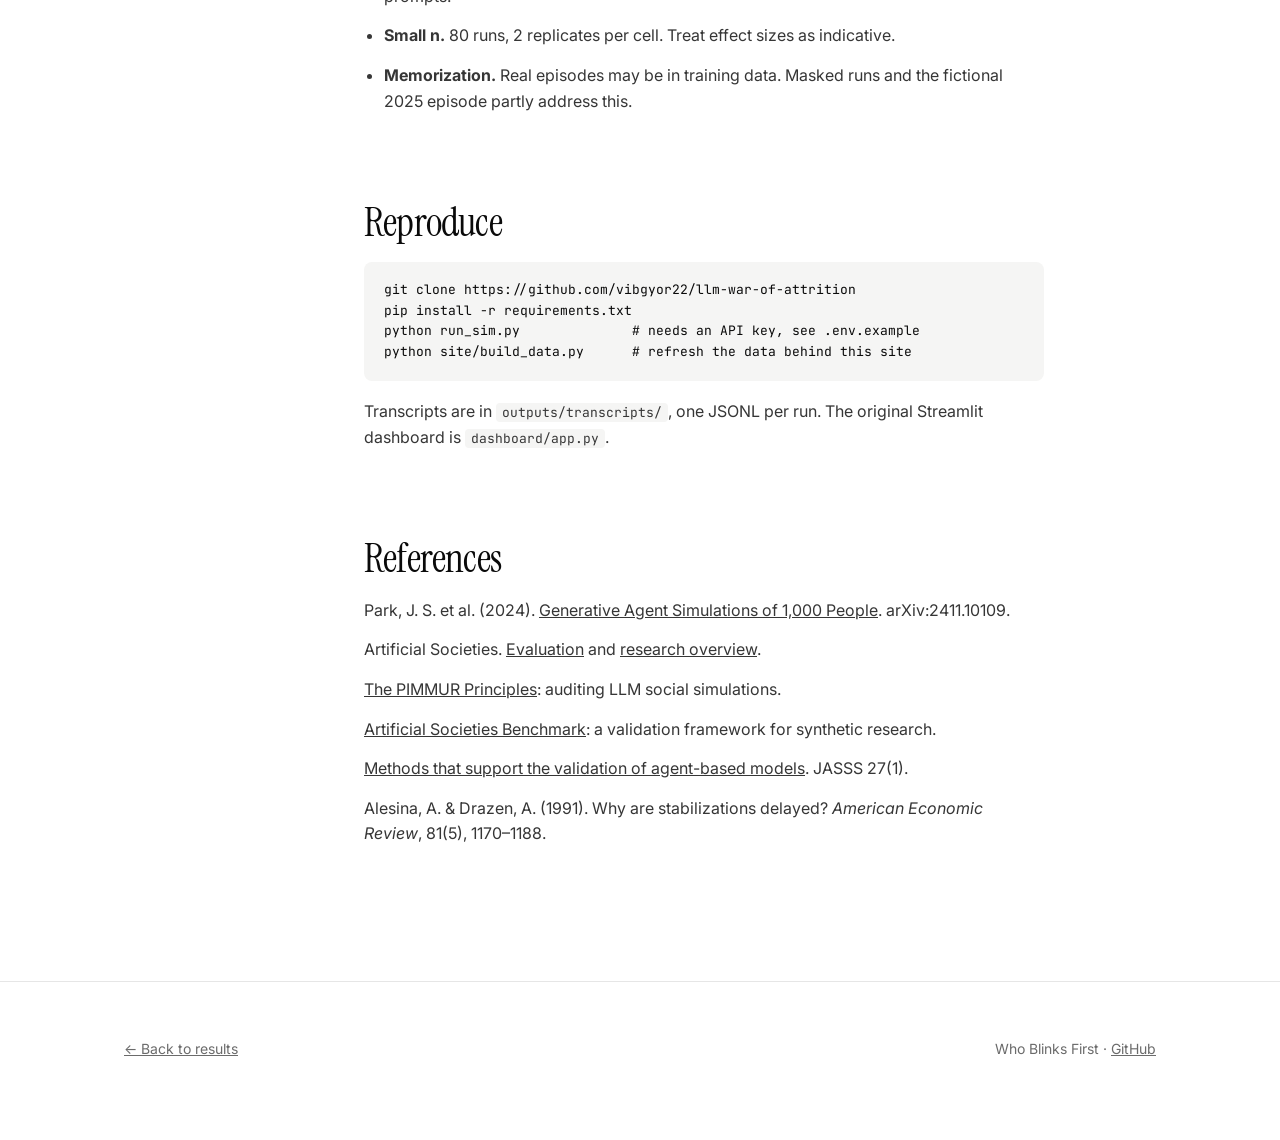
==== commit 47d7d093: "Add validation scorecard (test-retest, blind test, sensitivity, coherence, out-of-sample, model bias" ====
--- a/docs/method.html
+++ b/docs/method.html
@@ -20,7 +20,7 @@
 <ul class="toc">
   <li><a href="#question">Question</a></li><li><a href="#theory">Theory</a></li><li><a href="#game">The game</a></li>
   <li><a href="#inputs">What agents see</a></li><li><a href="#data">Data</a></li><li><a href="#stress">Stress levels</a></li>
-  <li><a href="#measures">Measuring pain</a></li><li><a href="#results">Results</a></li><li><a href="#caveats">Caveats</a></li><li><a href="#reproduce">Reproduce</a></li>
+  <li><a href="#measures">Measuring pain</a></li><li><a href="#results">Results</a></li><li><a href="#validation">Validation</a></li><li><a href="#caveats">Caveats</a></li><li><a href="#reproduce">Reproduce</a></li>
 </ul>
 <article class="prose">
   <div class="kicker">Method &amp; appendix</div>
@@ -102,6 +102,12 @@
   <div id="regtbl"></div>
   <p>The historical (unmasked) sample is the primary estimate. The pooled sample counts paired historical and masked runs of the same scenario, so its observations are not independent and its smaller p-value should not be over-read. Hazard (Cox) and logit models live in <code>src/analysis/regression.py</code>.</p>
 
+  <h2 id="validation">Validation</h2>
+  <p>There is no single accepted test for whether a simulated society is "real". Teams in the field converge on a handful of checks. Simile's founders (Park et al., 2024) score AI agents against how consistently real people repeat their <em>own</em> answers two weeks later. Artificial Societies reports distribution accuracy and the internal coherence of each persona. Academic audits (PIMMUR, the Artificial Societies Benchmark) warn that a good average can hide memorization, model-specific bias and agents that are too alike, and argue for judging the <em>process</em>, not only the final outcome.</p>
+  <p>We adapted the checks that apply to a two-agent bargaining game:</p>
+  <table class="tbl"><thead><tr><th>Test</th><th>Question</th><th>How we measure it</th><th>Result</th></tr></thead><tbody id="valtbl"></tbody></table>
+  <div class="callout">Read the scorecard as evidence of internal validity: the agents behave consistently and respond to incentives the way theory predicts. It is not proof that real legislators would act the same way.</div>
+
   <h2 id="caveats">Caveats</h2>
   <ul>
   <li><b>Tie rule.</b> If both agents concede on the same day, the engine records the Republican concession, which inflates the Republican concession count.</li>
@@ -119,6 +125,11 @@
   <p>Transcripts are in <code>outputs/transcripts/</code>, one JSONL per run. The original Streamlit dashboard is <code>dashboard/app.py</code>.</p>
 
   <h2 id="refs">References</h2>
+  <p>Park, J. S. et al. (2024). <a href="https://arxiv.org/abs/2411.10109">Generative Agent Simulations of 1,000 People</a>. arXiv:2411.10109.</p>
+  <p>Artificial Societies. <a href="https://societies.io/eval">Evaluation</a> and <a href="https://societies.io/ai-simulation-research">research overview</a>.</p>
+  <p><a href="https://arxiv.org/html/2509.18052v2">The PIMMUR Principles</a>: auditing LLM social simulations.</p>
+  <p><a href="https://arxiv.org/pdf/2609.30030">Artificial Societies Benchmark</a>: a validation framework for synthetic research.</p>
+  <p><a href="https://www.jasss.org/27/1/11.html">Methods that support the validation of agent-based models</a>. JASSS 27(1).</p>
   <p>Alesina, A. &amp; Drazen, A. (1991). Why are stabilizations delayed? <em>American Economic Review</em>, 81(5), 1170–1188.</p>
 </article>
 </div>
@@ -132,6 +143,17 @@
   h='<table class="tbl"><thead><tr><th>Sample</th><th>n</th><th>β ratio</th><th>SE</th><th>95% CI</th><th>p</th><th>R²</th></tr></thead><tbody>';
   for(const k of ["historical","masked","pooled"]){const o=S.regression[k];h+=`<tr><td>${k[0].toUpperCase()+k.slice(1)}</td><td class="n">${o.n}</td><td class="n">${f(o.beta,1)}</td><td class="n">${f(o.se,1)}</td><td class="n">[${f(o.ci[0],1)}, ${f(o.ci[1],1)}]</td><td class="n">${o.p<0.001?"&lt;0.001":f(o.p,3)}</td><td class="n">${f(o.r2,3)}</td></tr>`}
   document.getElementById("regtbl").innerHTML=h+"</tbody></table>";
+  const V=S.validation, rr=S.rConcede/S.n, ch=rr*rr+(1-rr)*(1-rr);
+  const rows=[
+   ["Sensitivity","Does behavior respond to the treatment?","Spearman ρ between stress level (A→E) and concession day",`ρ = ${f(V.dose)} · pass`],
+   ["Internal coherence","Do agents do what they say?","Mean stated concession probability by chosen action",`Hold ${Math.round(V.sayDo.HOLD*100)}%, Signal ${Math.round(V.sayDo.SIGNAL_FLEXIBILITY*100)}%, Concede ${Math.round(V.sayDo.CONCEDE*100)}% · pass`],
+   ["Blind test","Is it recalling history?","Concession day, shown vs masked twin runs",`r = ${f(V.masked.corr)} · pass`],
+   ["Theory benchmark","Does it follow known theory?","OLS of concession day on cost ratio",`p = ${f(S.regression.historical.p,3)} · pass`],
+   ["Test–retest","Same input, same output?","Replicate pairs: day correlation and conceder agreement vs chance",`r = ${f(V.replicate.corr)}; ${V.replicate.agree}/${V.replicate.n} agree, chance ≈ ${Math.round(ch*V.replicate.n)} · mixed`],
+   ["Out-of-sample","Does it generalize?","Fictional 2025 episode vs real episodes",`Rep. folds ${Math.round(V.fictional.rRate*100)}% vs ${Math.round(V.fictional.rRateReal*100)}%; median day ${V.fictional.median+1} vs ${V.fictional.medianReal+1} · mixed`],
+   ["Real-world match","Does the outcome look like history?","Share of runs reaching a deal before the X-date",`${V.noDefault}/${S.n} · mixed (who blinked in reality is contested)`],
+   ["Model bias","Is this the model's lean?","Not yet tested: needs other base models and swapped role prompts","Open"]];
+  document.getElementById("valtbl").innerHTML=rows.map(r=>`<tr><td><b>${r[0]}</b></td><td>${r[1]}</td><td>${r[2]}</td><td class="n">${r[3]}</td></tr>`).join("");
 });
 </script>
 </body>
--- a/docs/assets/style.css
+++ b/docs/assets/style.css
@@ -139,3 +139,90 @@
 .flow{display:flex;align-items:center;gap:10px;flex-wrap:wrap;margin:24px 0;font-size:13px}
 .flow span{border:1px solid var(--line);border-radius:999px;padding:6px 14px}
 .flow i{color:var(--faint);font-style:normal}
+/* ---------- motion ---------- */
+.reveal{opacity:0;transform:translateY(28px);transition:opacity .9s cubic-bezier(.2,.7,.2,1),transform .9s cubic-bezier(.2,.7,.2,1)}
+.reveal.in{opacity:1;transform:none}
+.stagger>*{opacity:0;transform:translateY(24px);transition:opacity .8s,transform .8s cubic-bezier(.2,.7,.2,1)}
+.stagger.in>*{opacity:1;transform:none}
+.stagger.in>*:nth-child(2){transition-delay:.15s}.stagger.in>*:nth-child(3){transition-delay:.3s}
+.px{will-change:transform}
+.scrollcue{display:inline-flex;align-items:center;gap:10px;margin-top:72px;font:500 11px var(--mono);letter-spacing:.14em;text-transform:uppercase;color:var(--faint);text-decoration:none}
+.scrollcue span{width:1px;height:36px;background:var(--line);position:relative;overflow:hidden}
+.scrollcue span::after{content:"";position:absolute;left:0;top:-36px;width:1px;height:36px;background:var(--fg);animation:cue 2.2s cubic-bezier(.6,0,.2,1) infinite}
+@keyframes cue{to{top:36px}}
+.chart .pop{opacity:0;transform:scale(0);transform-box:fill-box;transform-origin:center;transition:opacity .5s,transform .7s cubic-bezier(.2,1.4,.4,1)}
+.chart .slide{opacity:0;transform:translateX(-60px);transition:opacity .6s,transform 1s cubic-bezier(.2,.8,.2,1)}
+.chart .draw{transition:stroke-dashoffset 2.2s cubic-bezier(.4,0,.2,1)}
+.chart .fade{opacity:0;transition:opacity 1s .8s}
+.figure.in .pop,.figure.in .slide{opacity:1;transform:none}
+.figure.in .fade{opacity:1}
+.two{display:grid;grid-template-columns:1fr 1fr;gap:56px}
+@media(max-width:800px){.two{grid-template-columns:1fr;gap:48px}}
+.fig-t{font:500 11px var(--mono);letter-spacing:.1em;text-transform:uppercase;color:var(--muted);margin-bottom:18px}
+.dots.sm{max-width:280px;gap:7px;grid-template-columns:repeat(10,1fr)}
+.big.sm{font-size:56px;margin-top:18px}
+@media (prefers-reduced-motion:reduce){.reveal,.stagger>*,.chart .pop,.chart .slide,.chart .fade{opacity:1!important;transform:none!important;transition:none!important}.scrollcue span::after{animation:none}}
+/* ---------- theater ---------- */
+.replay{padding-bottom:0}
+.theater{position:relative}
+.stage{position:sticky;top:56px;height:calc(100vh - 56px);height:calc(100svh - 56px);display:flex;align-items:stretch;overflow:hidden}
+.stage-in{display:flex;flex-direction:column;width:100%;padding-top:20px;padding-bottom:24px}
+.stage-top{display:flex;justify-content:space-between;align-items:flex-end;gap:16px}
+.stday{font:400 clamp(40px,6vw,72px)/1 var(--serif);letter-spacing:-.02em;margin-top:8px;font-variant-numeric:tabular-nums}
+.stday small{font:400 13px var(--mono);color:var(--muted);letter-spacing:.06em;margin-left:10px}
+.play{font:500 13px var(--sans);background:var(--fg);color:var(--bg);border:0;border-radius:999px;padding:9px 18px;cursor:pointer;flex:none}
+.arena{flex:0 0 auto;width:100%;height:clamp(200px,40vh,380px);display:block}
+.arena .orb{transition:transform 1s cubic-bezier(.3,.8,.2,1)}
+.arena .core{transition:r 1s cubic-bezier(.3,.8,.2,1),opacity .8s}
+.arena .halo{transform-box:fill-box;transform-origin:center;animation:breathe var(--sp,3s) ease-in-out infinite}
+.arena .tether{transition:all 1s cubic-bezier(.3,.8,.2,1)}
+@keyframes breathe{0%,100%{transform:scale(1);opacity:.35}50%{transform:scale(1.35);opacity:0}}
+.arena text{font:500 11px var(--mono);letter-spacing:.1em;fill:var(--muted)}
+.speech{display:grid;grid-template-columns:1fr 1fr;gap:40px;flex:1 1 auto;min-height:0;overflow:hidden;align-items:start}
+.say{transition:opacity .5s,transform .5s;font-size:14px}
+.say.swap{opacity:0;transform:translateY(8px)}
+.say .act{display:inline-block;font:500 10px var(--mono);letter-spacing:.1em;text-transform:uppercase;padding:3px 8px;border-radius:4px;margin-bottom:10px}
+.say.rep .act{background:var(--rep-soft);color:var(--rep)} .say.dem .act{background:var(--dem-soft);color:var(--dem)}
+.say q{display:block;font:400 clamp(17px,2vw,22px)/1.32 var(--serif);color:var(--fg);quotes:"“" "”";display:-webkit-box;-webkit-line-clamp:5;-webkit-box-orient:vertical;overflow:hidden}
+.say.dem{text-align:right}
+.say details{margin-top:8px}
+.say details p{max-height:22vh;overflow:auto;font-size:13px;text-align:left}
+.timeline{margin-top:18px;display:grid;row-gap:8px}
+.timeline .cells{gap:5px}
+@media(max-width:600px){.speech{gap:16px}.say q{-webkit-line-clamp:6;font-size:15px}.stage-in{padding-top:12px}.timeline .cells{gap:2px}}
+.sayhead{display:flex;gap:14px;align-items:center;flex-wrap:wrap;margin-bottom:10px}
+.say.dem .sayhead{flex-direction:row-reverse}
+.sayhead .act{margin:0}.sayhead details{margin:0}
+.say details[open]{flex-basis:100%}
+.say:has(details[open]) q{display:none}
+.say details p{max-height:26vh;overflow:auto;text-align:left}
+.say q{-webkit-line-clamp:4}
+@media(max-width:600px){.arena{height:30vh}.say q{-webkit-line-clamp:7}.sayhead{gap:8px}.stday small{display:block;margin:6px 0 0}}
+/* fixes */
+.stats b span{font:inherit;color:inherit;letter-spacing:inherit}
+@media(max-width:600px){
+  .stats{grid-template-columns:1fr}
+  .stats div,.stats div+div{padding:20px 0;border-left:0;border-bottom:1px solid var(--line);display:flex;align-items:baseline;gap:16px}
+  .stats b{font-size:36px;flex:none;min-width:40%}
+}
+.say q{display:block;-webkit-line-clamp:unset;overflow:visible}
+.say{overflow-y:auto;max-height:100%;padding-right:4px;scrollbar-width:thin}
+.speech{align-items:stretch}
+@media(max-height:820px){.arena{height:clamp(160px,30vh,300px)}.say q{font-size:18px}}
+@media(max-width:600px){.say q{font-size:15px}}
+.cell{color:inherit}
+.checks{display:grid;grid-template-columns:repeat(4,1fr);border-top:1px solid var(--fg)}
+.check{padding:24px 22px 28px 0;border-bottom:1px solid var(--line)}
+.check:not(:nth-child(4n+1)){padding-left:22px;border-left:1px solid var(--line)}
+.check .top{display:flex;justify-content:space-between;align-items:center;font:500 10px var(--mono);letter-spacing:.1em;text-transform:uppercase;color:var(--faint)}
+.check h3{font:400 24px/1.15 var(--serif);margin:16px 0 14px;font-weight:400}
+.check .v{font:400 40px/1 var(--serif);letter-spacing:-.02em}
+.check .v small{font-size:14px;color:var(--muted);font-family:var(--sans);margin-left:6px}
+.check p{font-size:13.5px;color:var(--muted);margin-top:12px;line-height:1.55}
+.check .mini{display:grid;gap:6px;margin-top:4px}
+.check .mini div{display:grid;grid-template-columns:62px 1fr 34px;align-items:center;gap:8px;font-size:11px;color:var(--muted)}
+.check .mini i{display:block;height:5px;background:var(--fg);border-radius:3px;transition:width 1.2s cubic-bezier(.2,.8,.2,1)}
+.checks:not(.in) .mini i{width:0!important}
+.stagger.in>.check{transition-delay:calc(var(--i)*70ms)}
+@media(max-width:1000px){.checks{grid-template-columns:repeat(2,1fr)}.check:not(:nth-child(4n+1)){padding-left:0;border-left:0}.check:nth-child(2n){padding-left:22px;border-left:1px solid var(--line)}}
+@media(max-width:600px){.checks{grid-template-columns:1fr}.check:nth-child(2n){padding-left:0;border-left:0}}
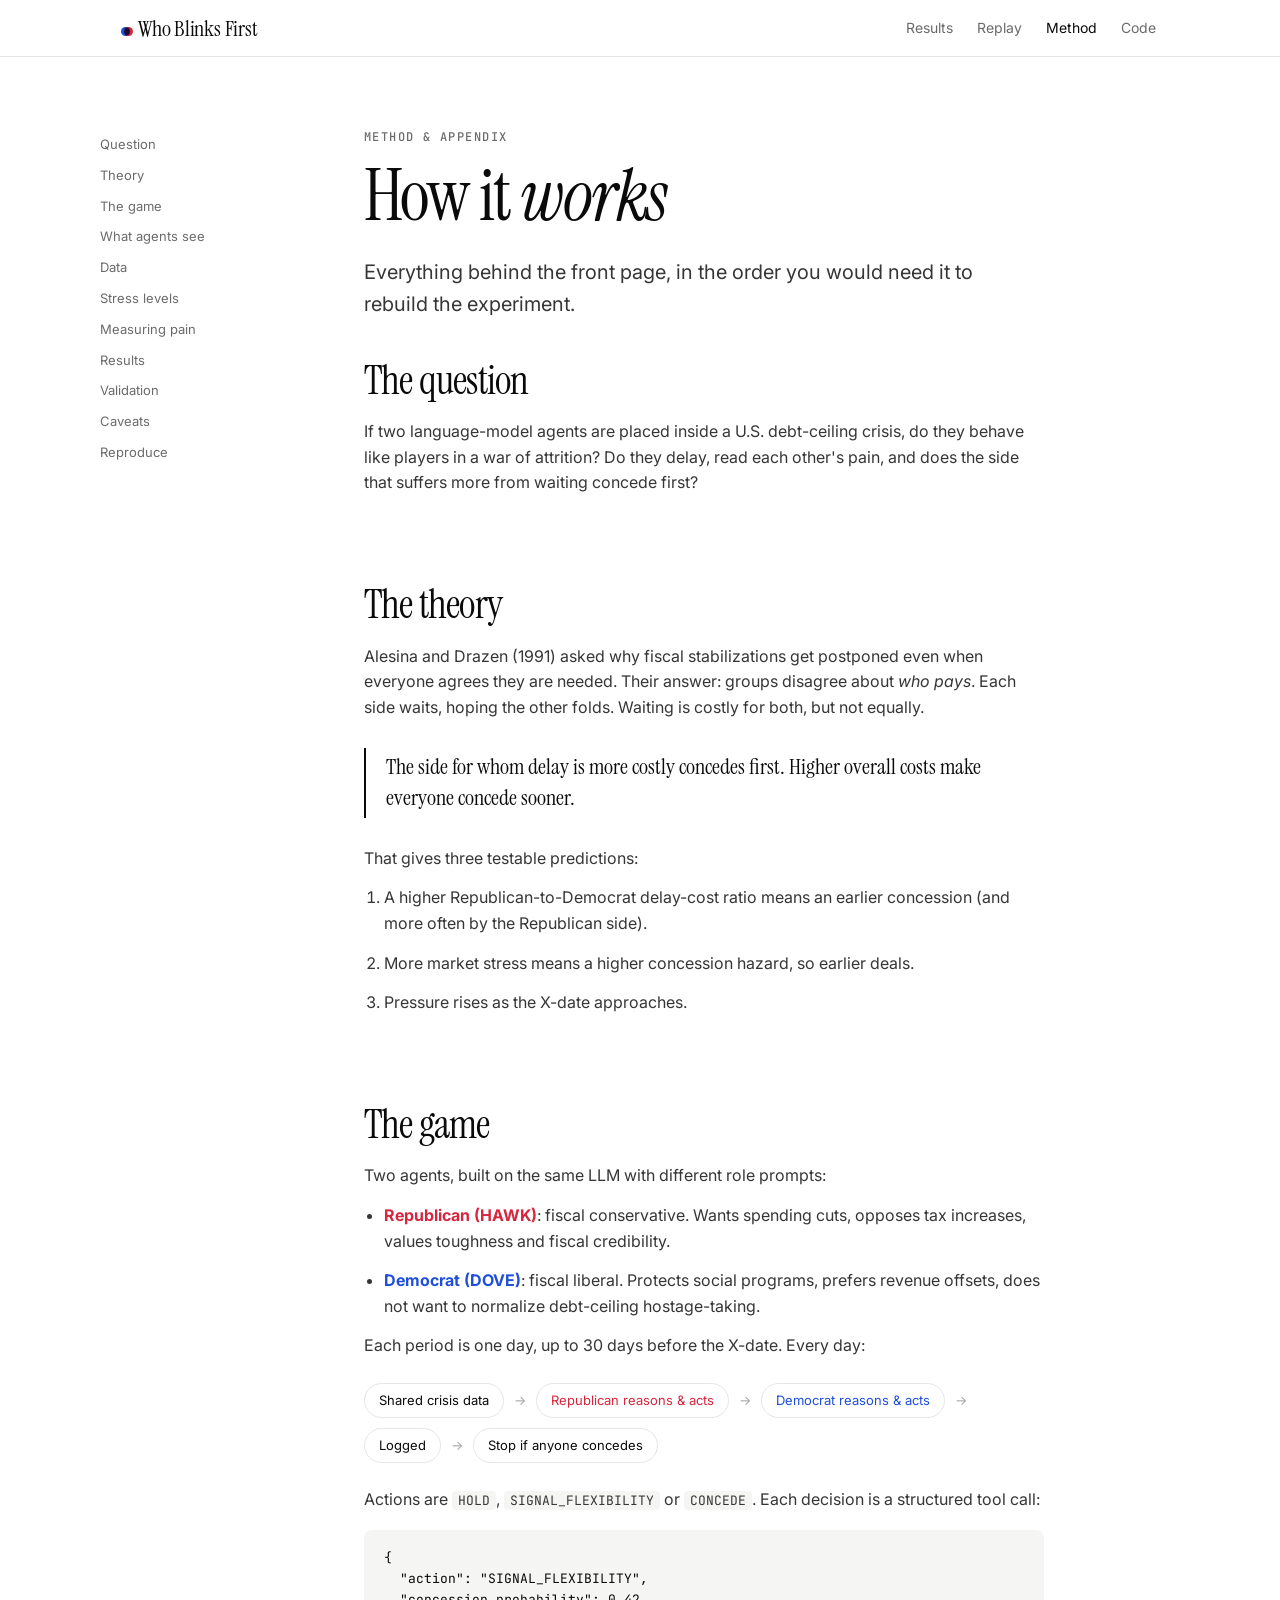
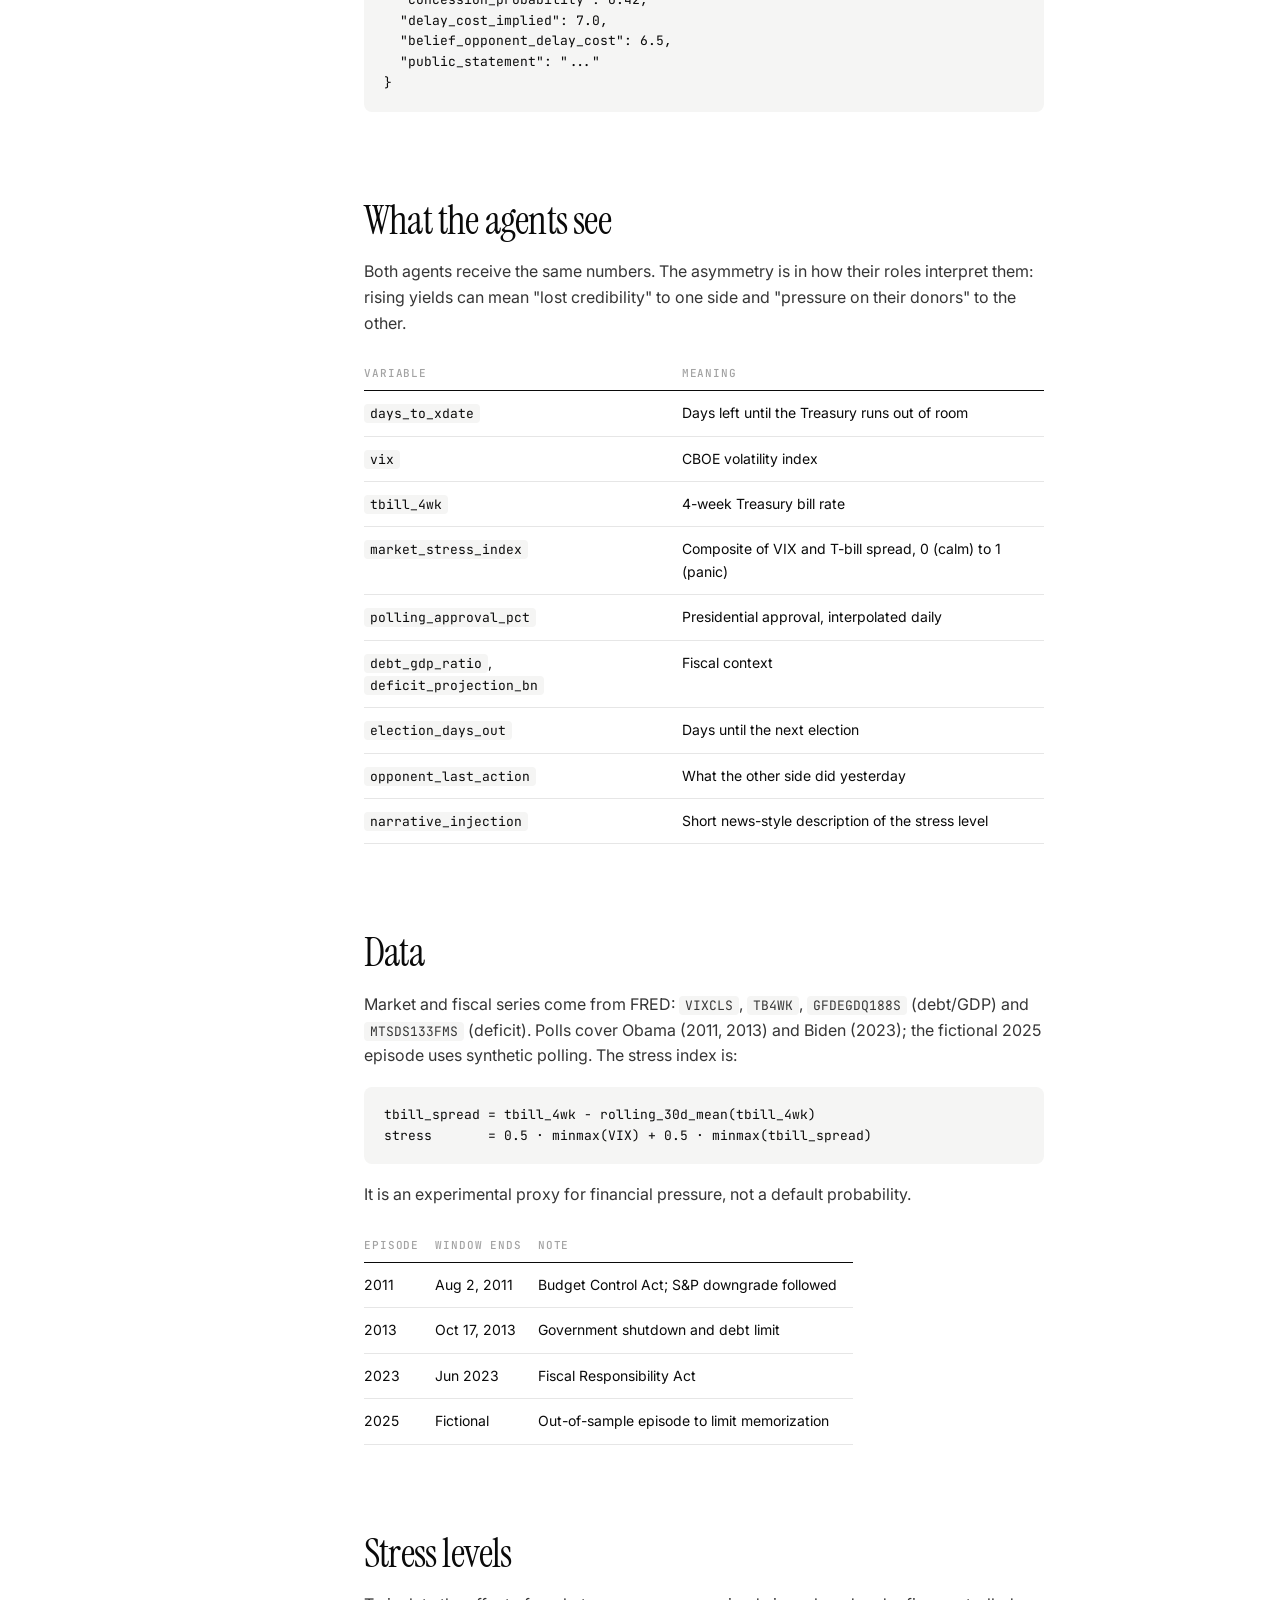
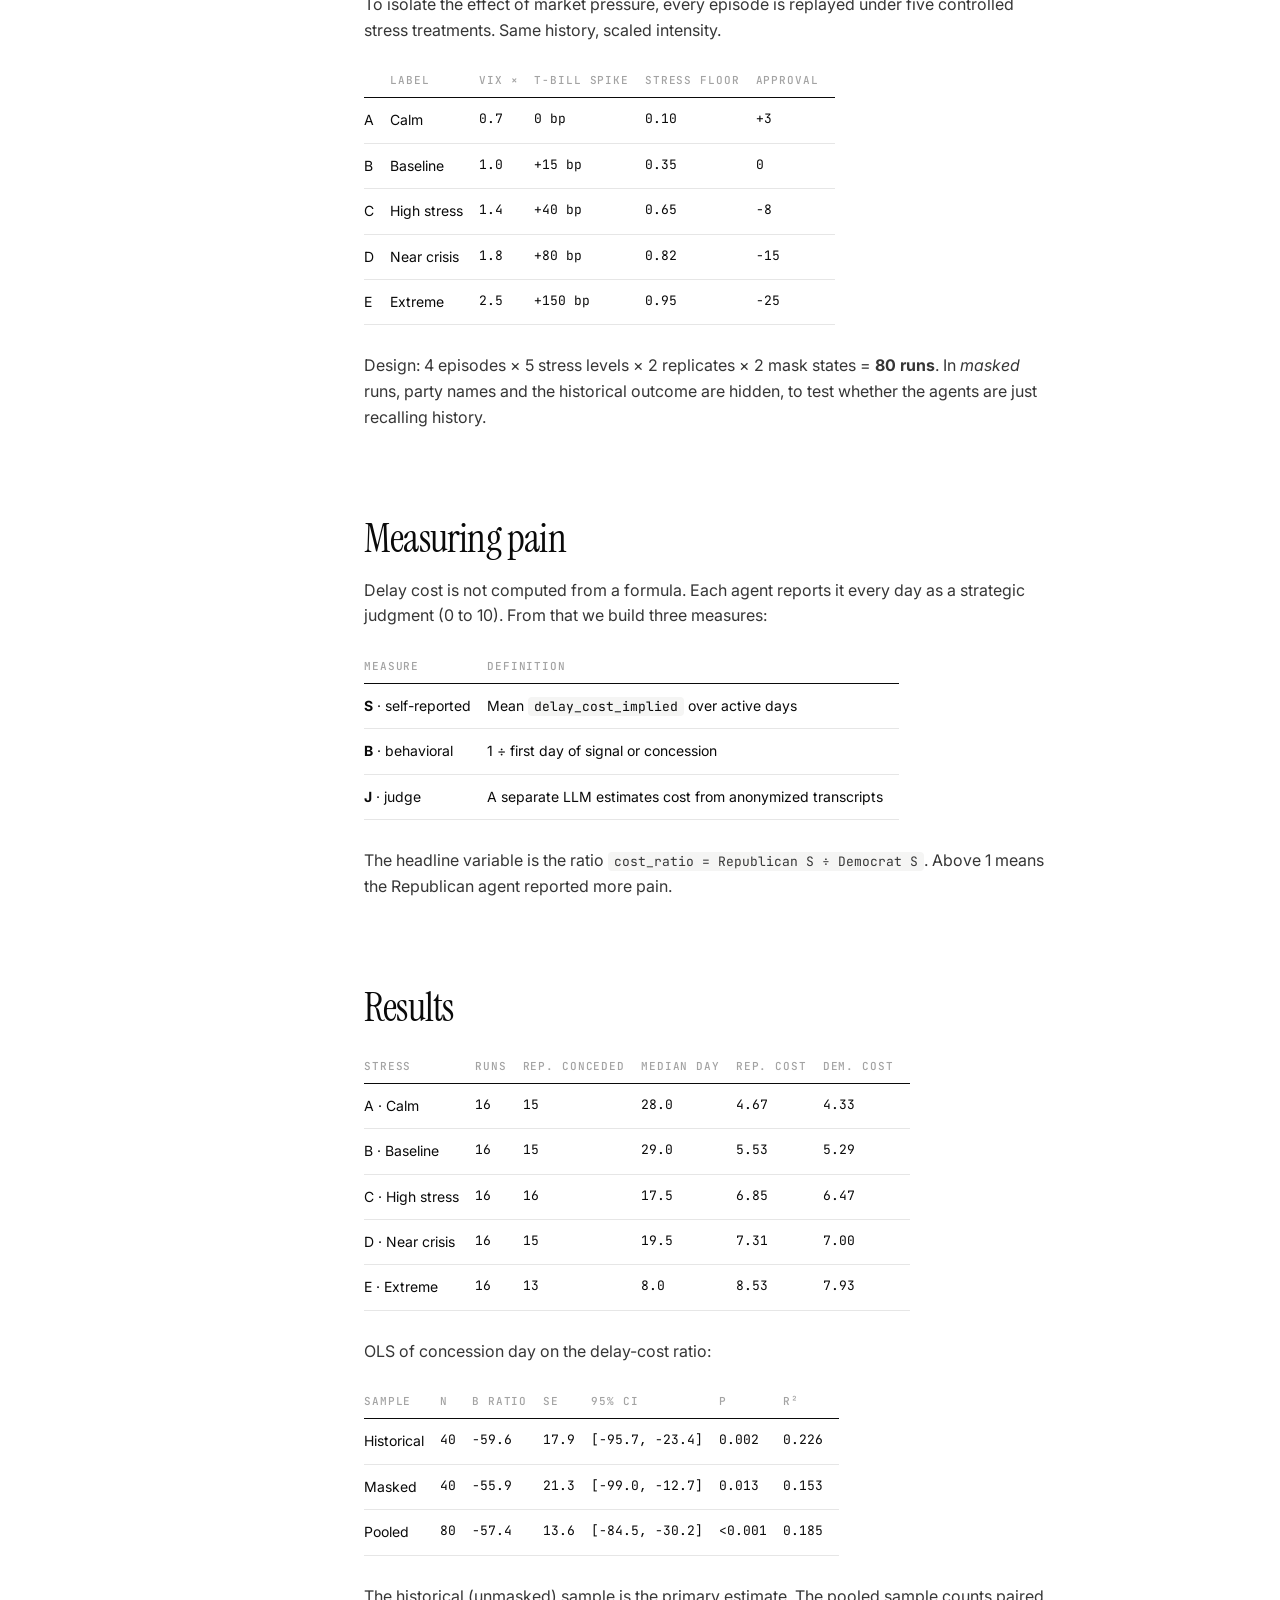
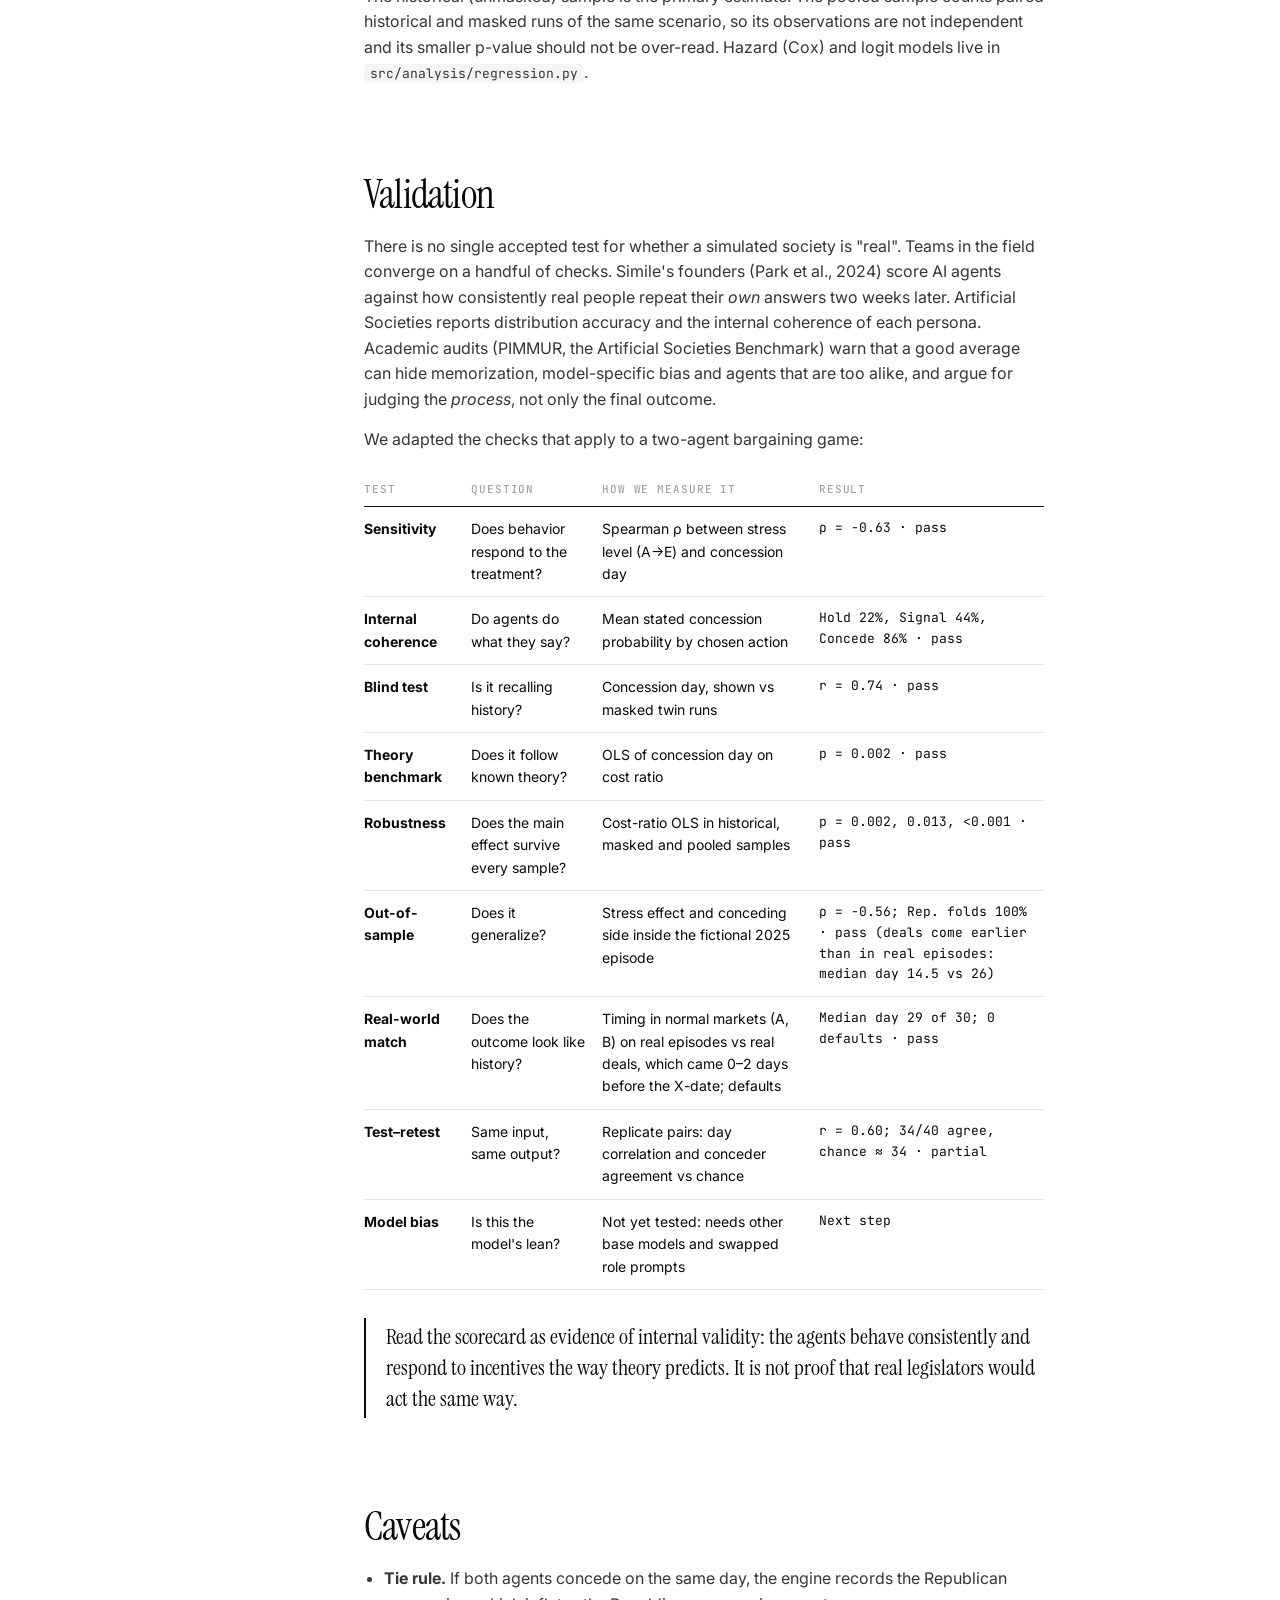
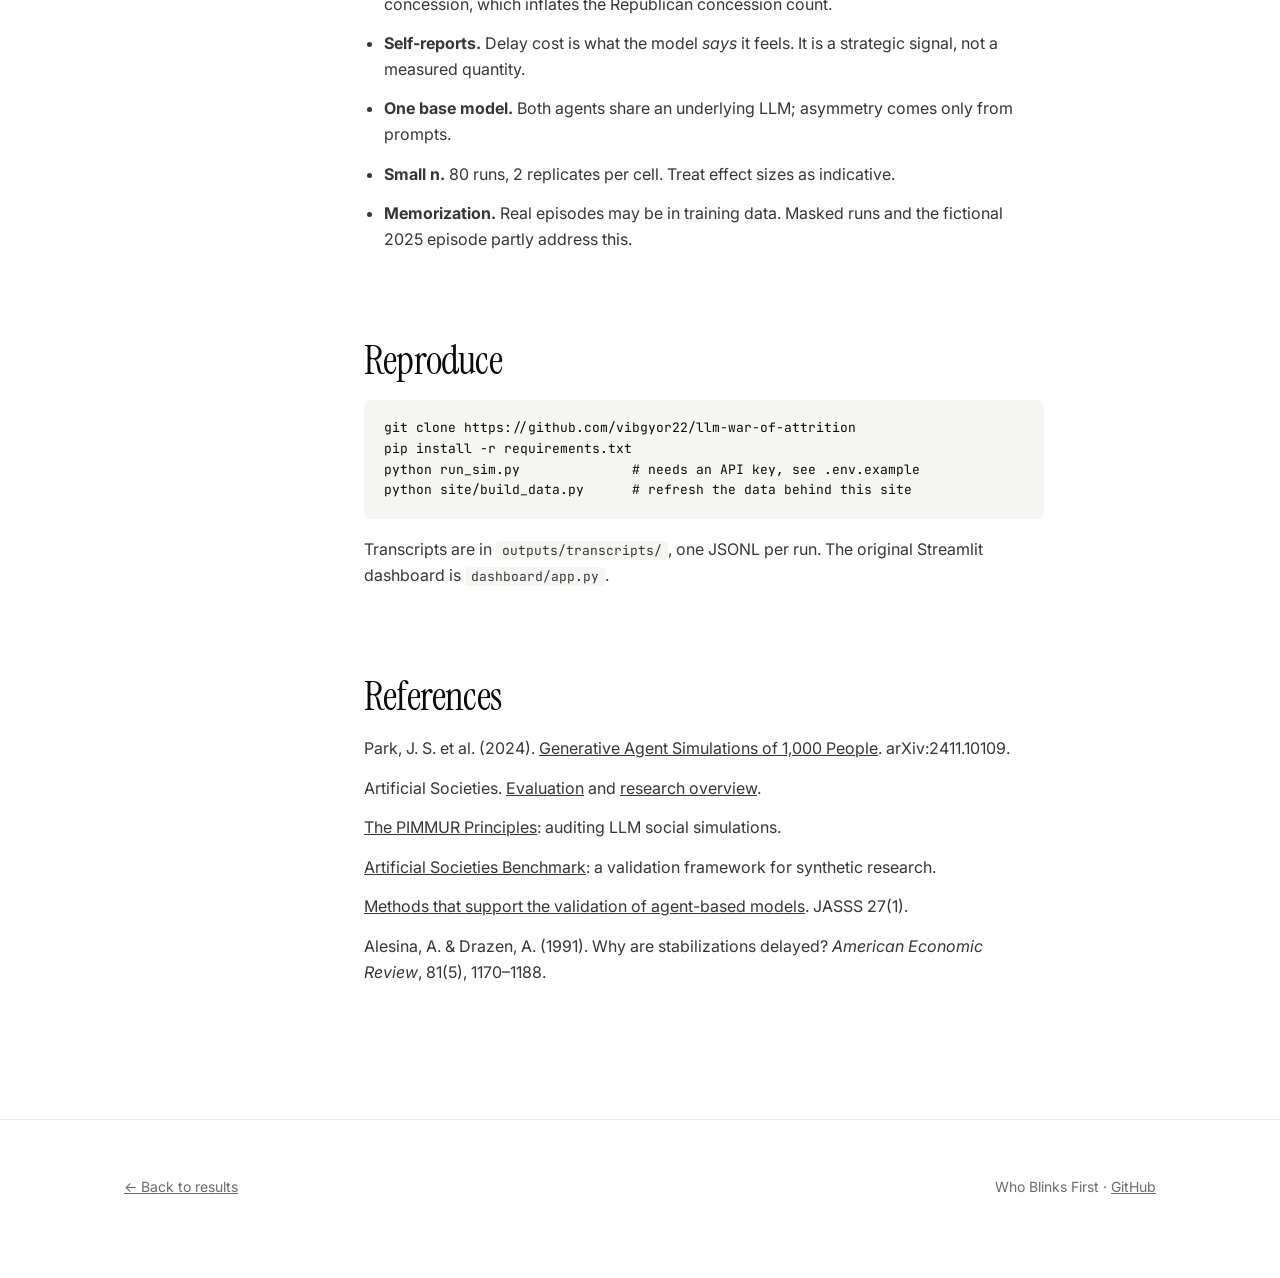
==== commit 2daf9f9d: "Strengthen validation: robustness, per-crisis and out-of-sample stress effects, real-world timing ma" ====
--- a/docs/method.html
+++ b/docs/method.html
@@ -149,10 +149,11 @@
    ["Internal coherence","Do agents do what they say?","Mean stated concession probability by chosen action",`Hold ${Math.round(V.sayDo.HOLD*100)}%, Signal ${Math.round(V.sayDo.SIGNAL_FLEXIBILITY*100)}%, Concede ${Math.round(V.sayDo.CONCEDE*100)}% · pass`],
    ["Blind test","Is it recalling history?","Concession day, shown vs masked twin runs",`r = ${f(V.masked.corr)} · pass`],
    ["Theory benchmark","Does it follow known theory?","OLS of concession day on cost ratio",`p = ${f(S.regression.historical.p,3)} · pass`],
-   ["Test–retest","Same input, same output?","Replicate pairs: day correlation and conceder agreement vs chance",`r = ${f(V.replicate.corr)}; ${V.replicate.agree}/${V.replicate.n} agree, chance ≈ ${Math.round(ch*V.replicate.n)} · mixed`],
-   ["Out-of-sample","Does it generalize?","Fictional 2025 episode vs real episodes",`Rep. folds ${Math.round(V.fictional.rRate*100)}% vs ${Math.round(V.fictional.rRateReal*100)}%; median day ${V.fictional.median+1} vs ${V.fictional.medianReal+1} · mixed`],
-   ["Real-world match","Does the outcome look like history?","Share of runs reaching a deal before the X-date",`${V.noDefault}/${S.n} · mixed (who blinked in reality is contested)`],
-   ["Model bias","Is this the model's lean?","Not yet tested: needs other base models and swapped role prompts","Open"]];
+   ["Robustness","Does the main effect survive every sample?","Cost-ratio OLS in historical, masked and pooled samples",`p = ${f(S.regression.historical.p,3)}, ${f(S.regression.masked.p,3)}, ${S.regression.pooled.p<.001?"<0.001":f(S.regression.pooled.p,3)} · pass`],
+   ["Out-of-sample","Does it generalize?","Stress effect and conceding side inside the fictional 2025 episode",`ρ = ${f(V.fictDose)}; Rep. folds ${Math.round(V.fictional.rRate*100)}% · pass (deals come earlier than in real episodes: median day ${V.fictional.median+1} vs ${V.fictional.medianReal+1})`],
+   ["Real-world match","Does the outcome look like history?","Timing in normal markets (A, B) on real episodes vs real deals, which came 0–2 days before the X-date; defaults",`Median day ${V.calmReal+1} of 30; ${S.n-V.noDefault} defaults · pass`],
+   ["Test–retest","Same input, same output?","Replicate pairs: day correlation and conceder agreement vs chance",`r = ${f(V.replicate.corr)}; ${V.replicate.agree}/${V.replicate.n} agree, chance ≈ ${Math.round(ch*V.replicate.n)} · partial`],
+   ["Model bias","Is this the model's lean?","Not yet tested: needs other base models and swapped role prompts","Next step"]];
   document.getElementById("valtbl").innerHTML=rows.map(r=>`<tr><td><b>${r[0]}</b></td><td>${r[1]}</td><td>${r[2]}</td><td class="n">${r[3]}</td></tr>`).join("");
 });
 </script>
--- a/docs/assets/style.css
+++ b/docs/assets/style.css
@@ -226,3 +226,9 @@
 .stagger.in>.check{transition-delay:calc(var(--i)*70ms)}
 @media(max-width:1000px){.checks{grid-template-columns:repeat(2,1fr)}.check:not(:nth-child(4n+1)){padding-left:0;border-left:0}.check:nth-child(2n){padding-left:22px;border-left:1px solid var(--line)}}
 @media(max-width:600px){.checks{grid-template-columns:1fr}.check:nth-child(2n){padding-left:0;border-left:0}}
+.trustsum b small{font-size:.45em;color:var(--faint)}
+.trustpill{display:inline-flex;align-items:center;gap:10px;margin-top:56px;font-size:13px;text-decoration:none;border:1px solid var(--line);border-radius:999px;padding:8px 16px;color:var(--muted);transition:border-color .2s,color .2s}
+.trustpill:hover{color:var(--fg);border-color:var(--fg)}
+.trustpill .g{width:10px;height:10px}
+.trustpill+.scrollcue{display:flex;margin-top:40px}
+@media(min-width:601px){.trustsum{grid-template-columns:repeat(4,1fr)}}
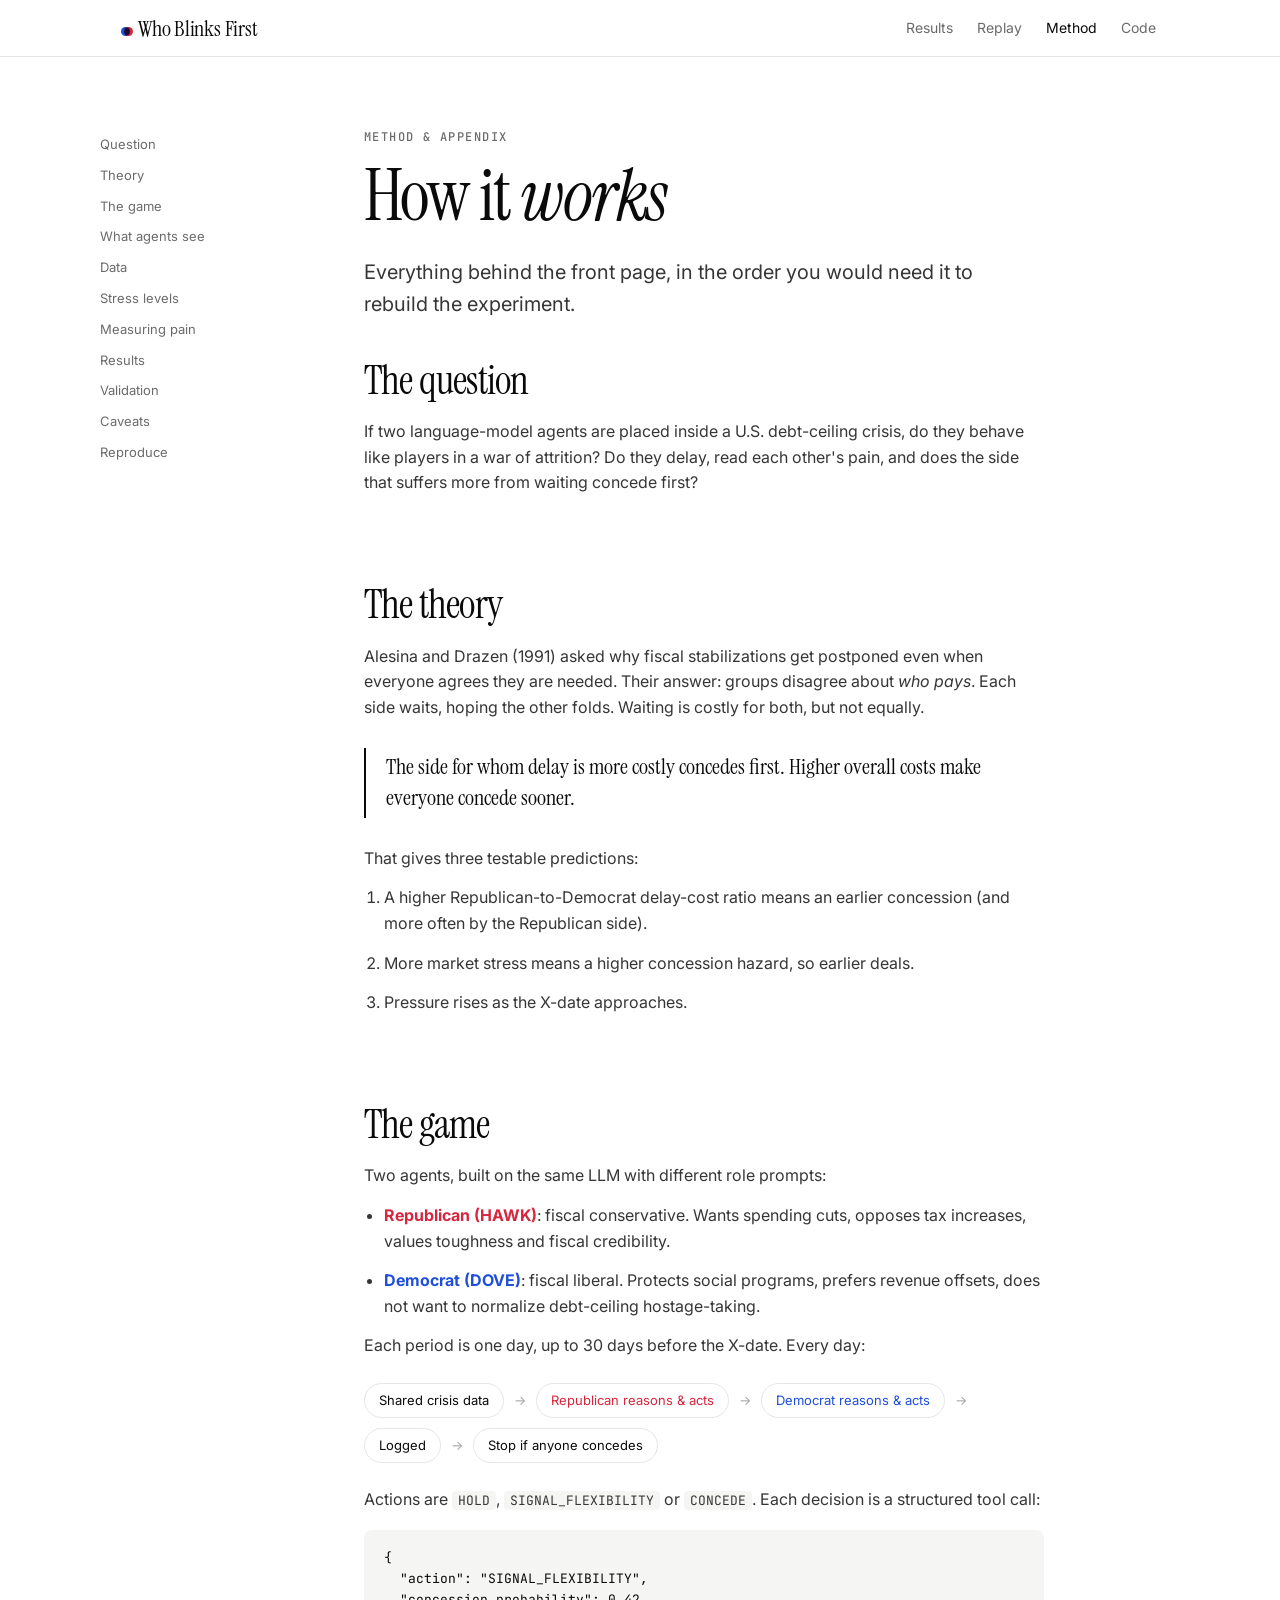
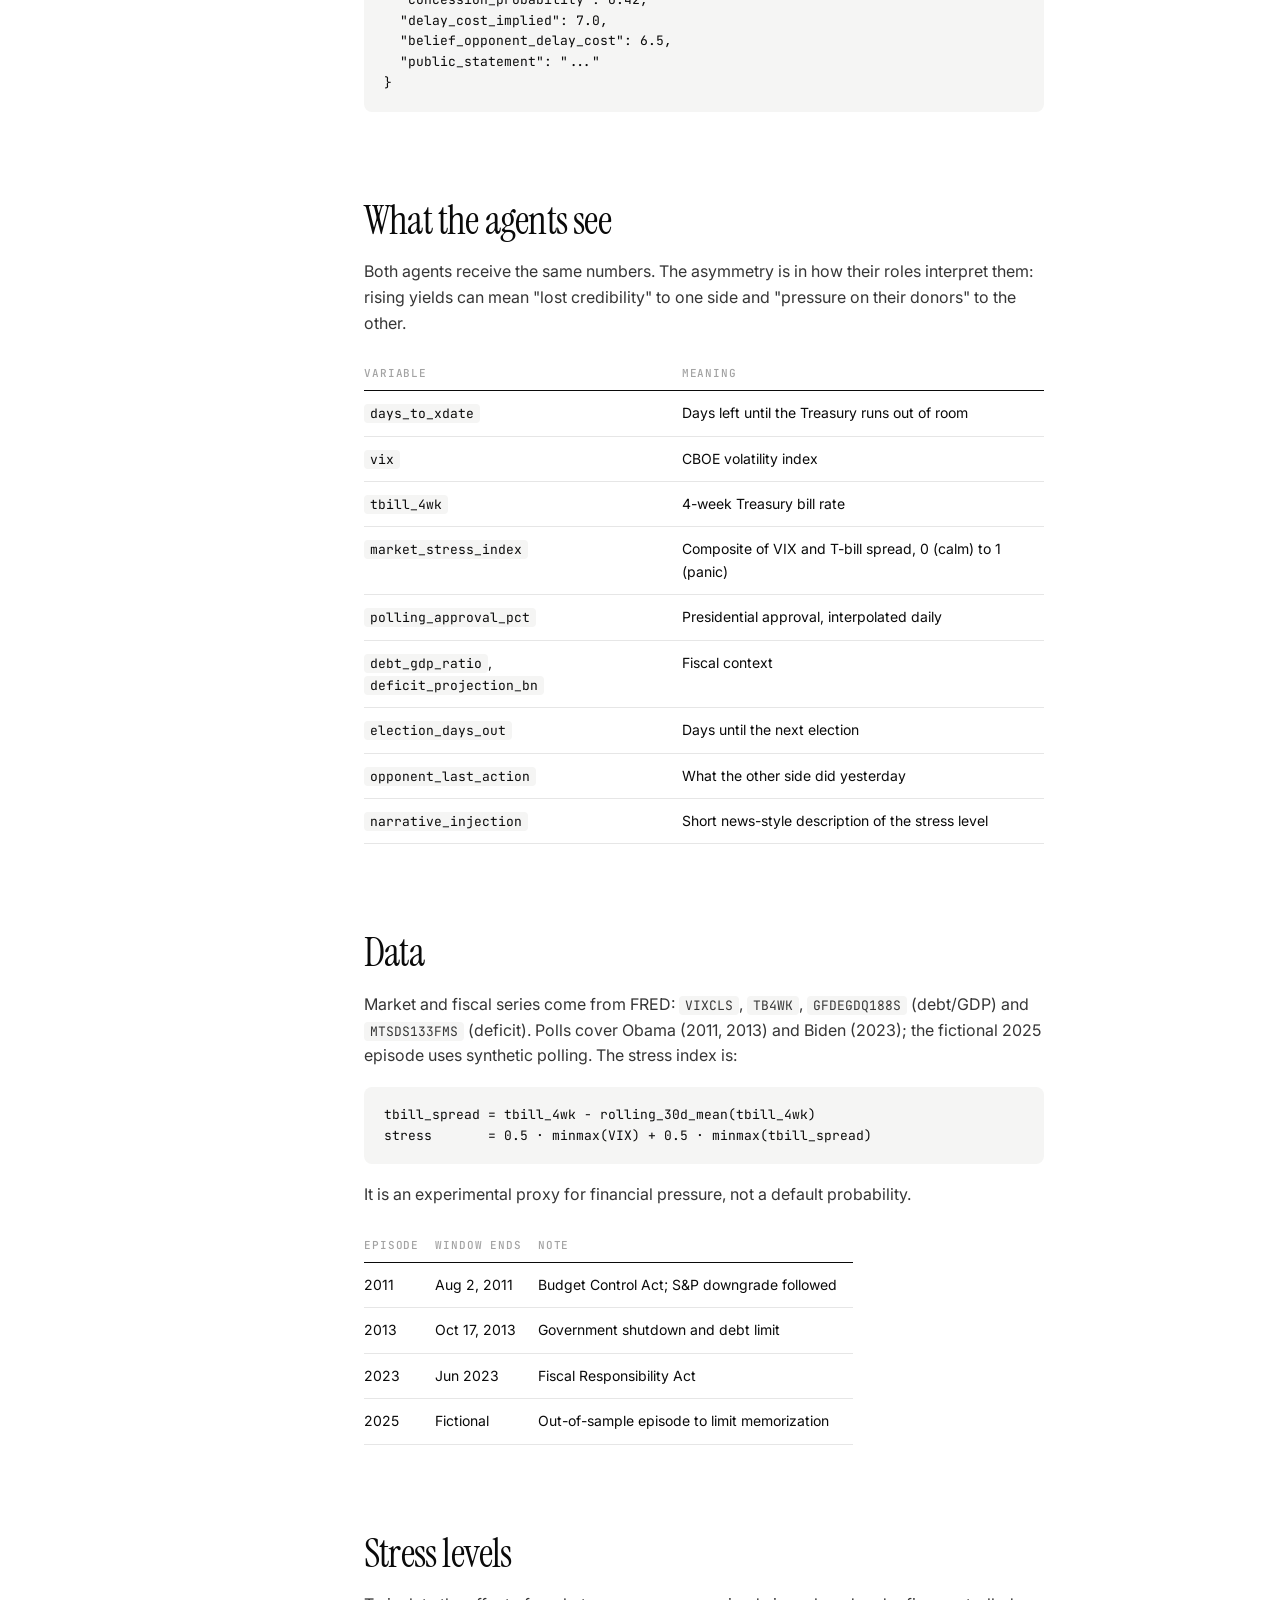
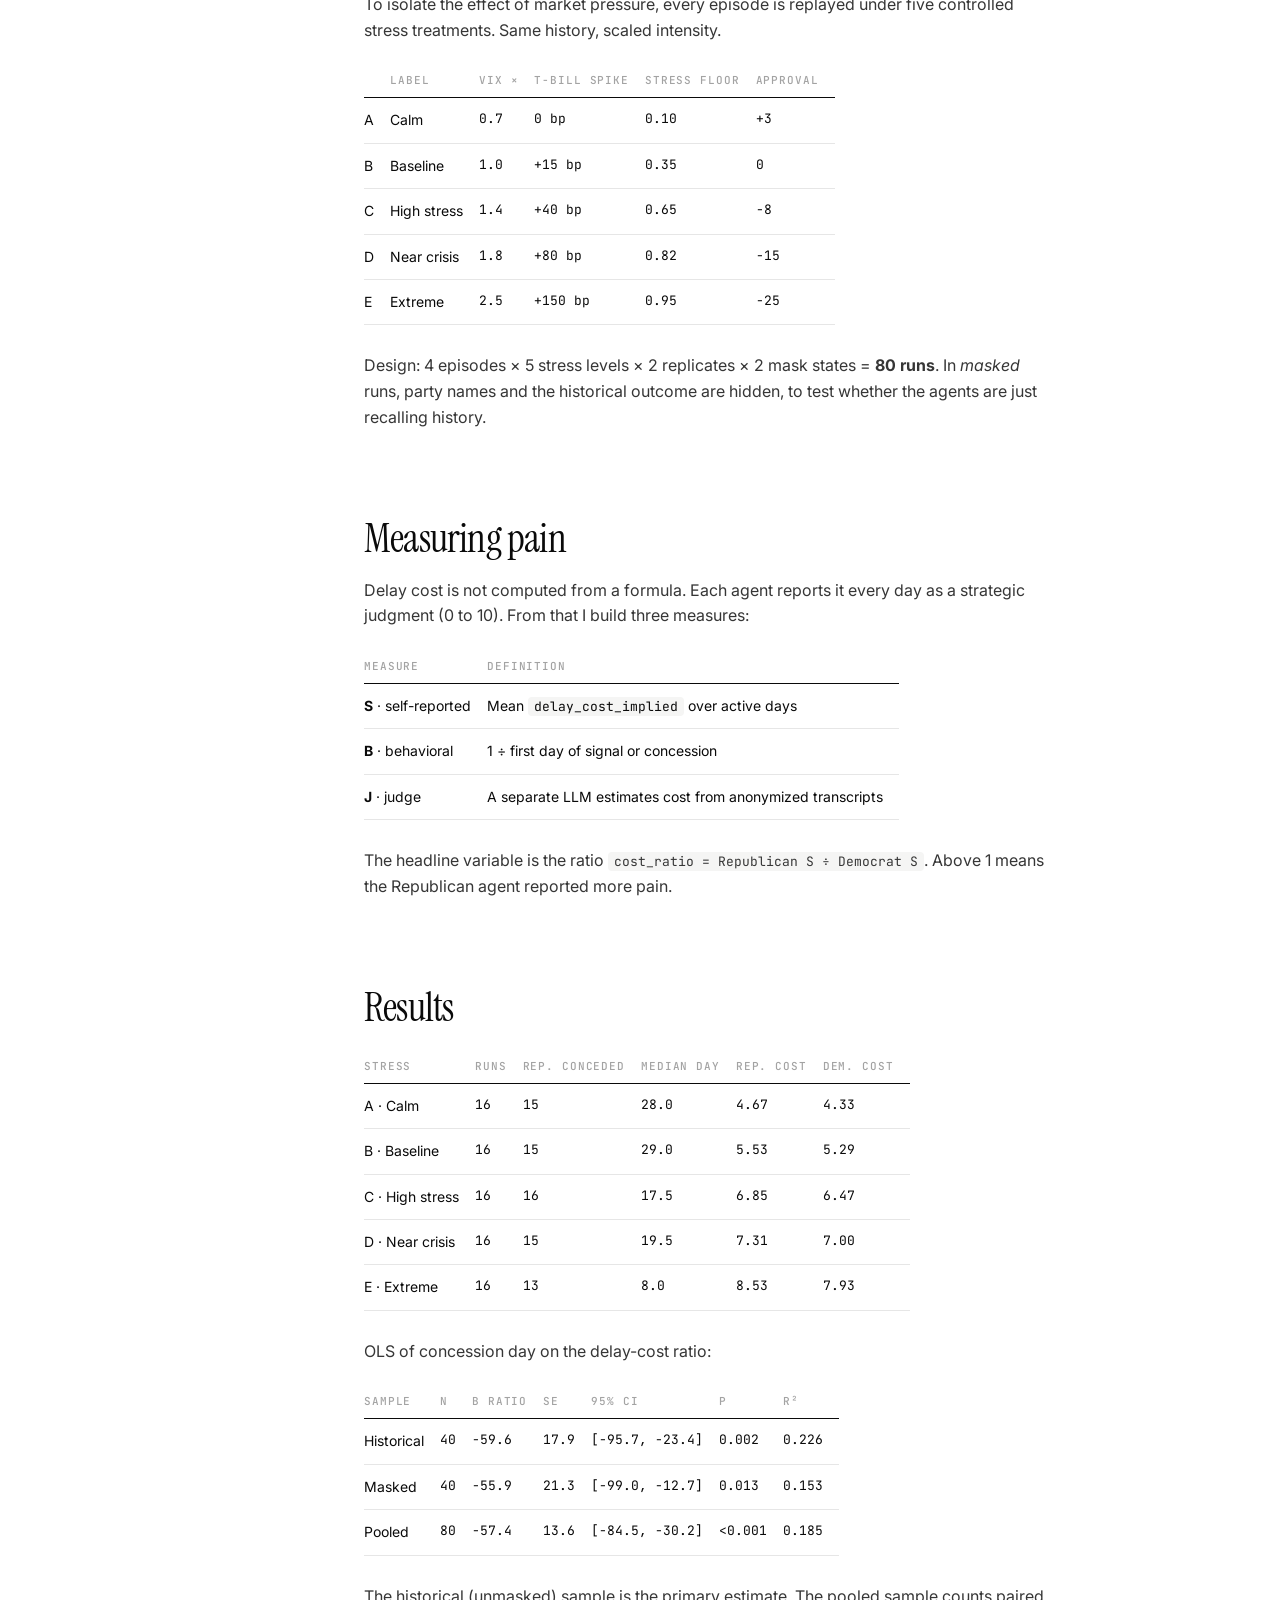
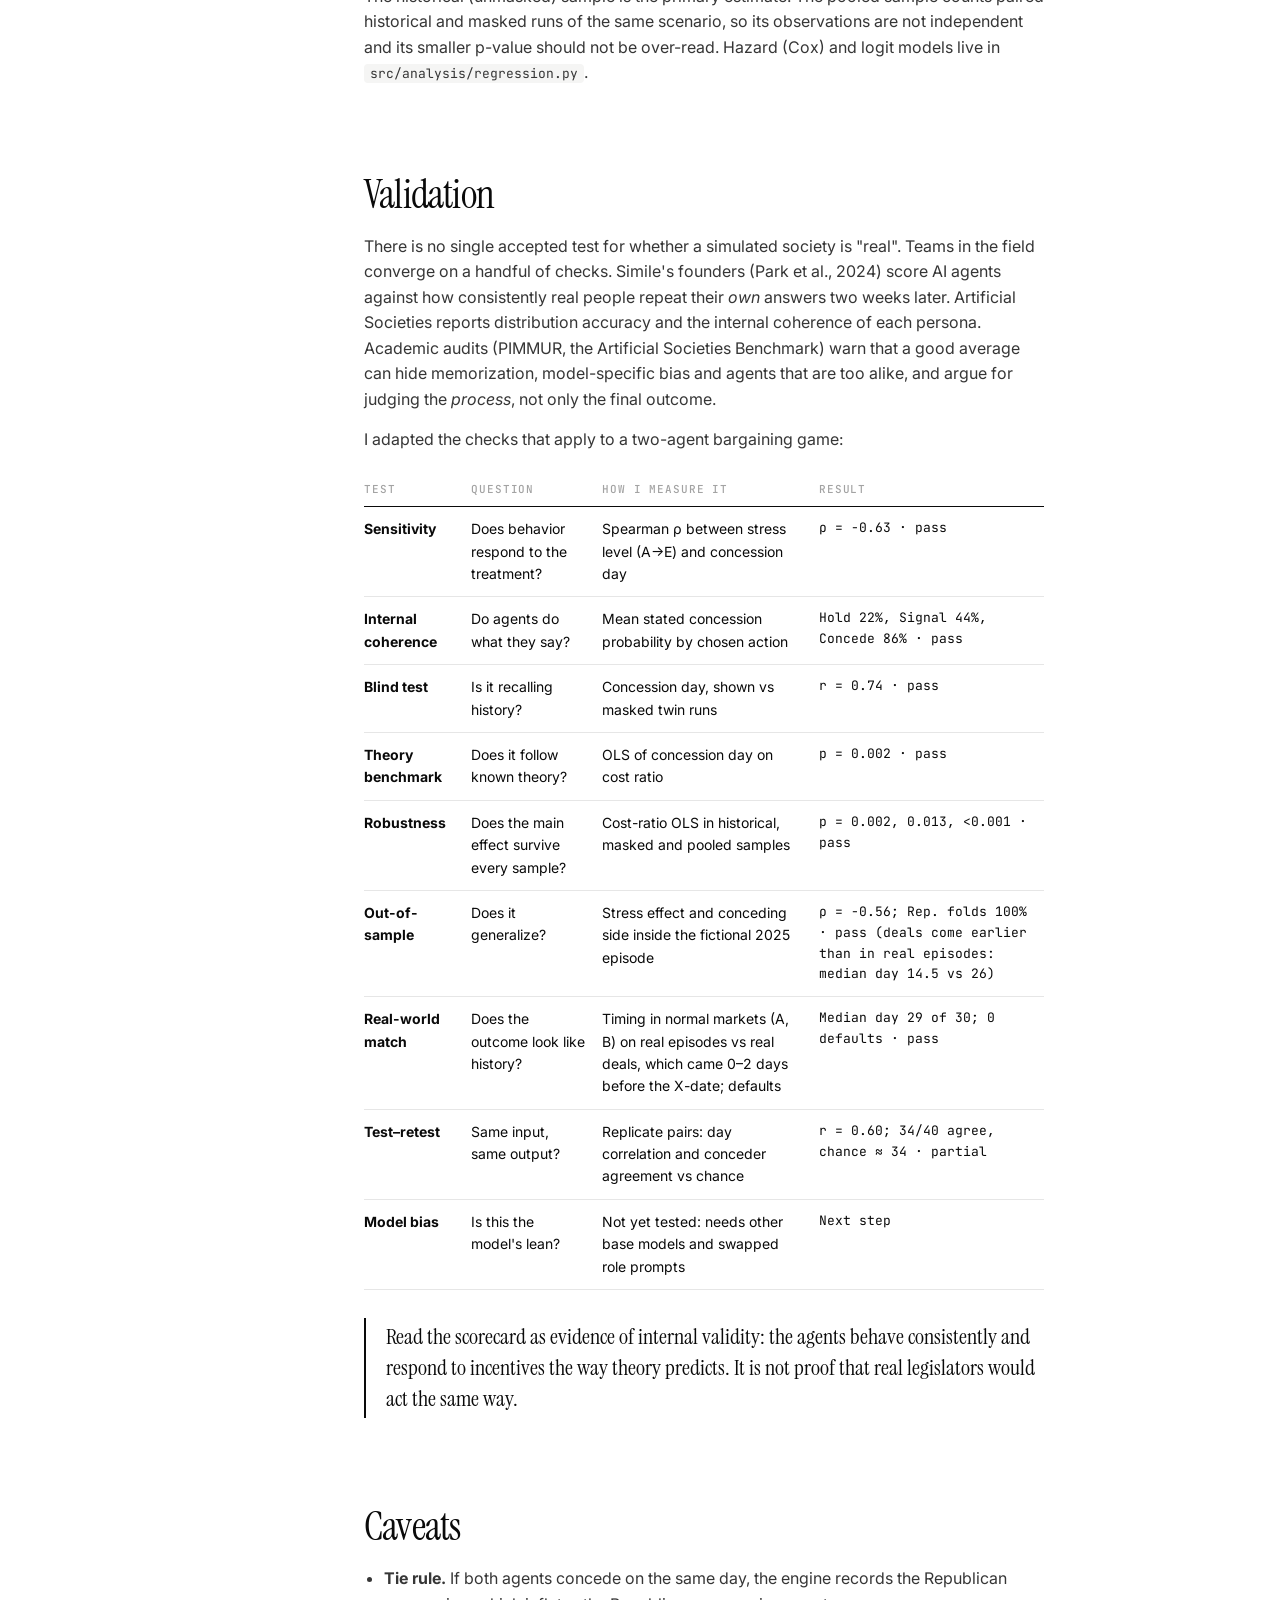
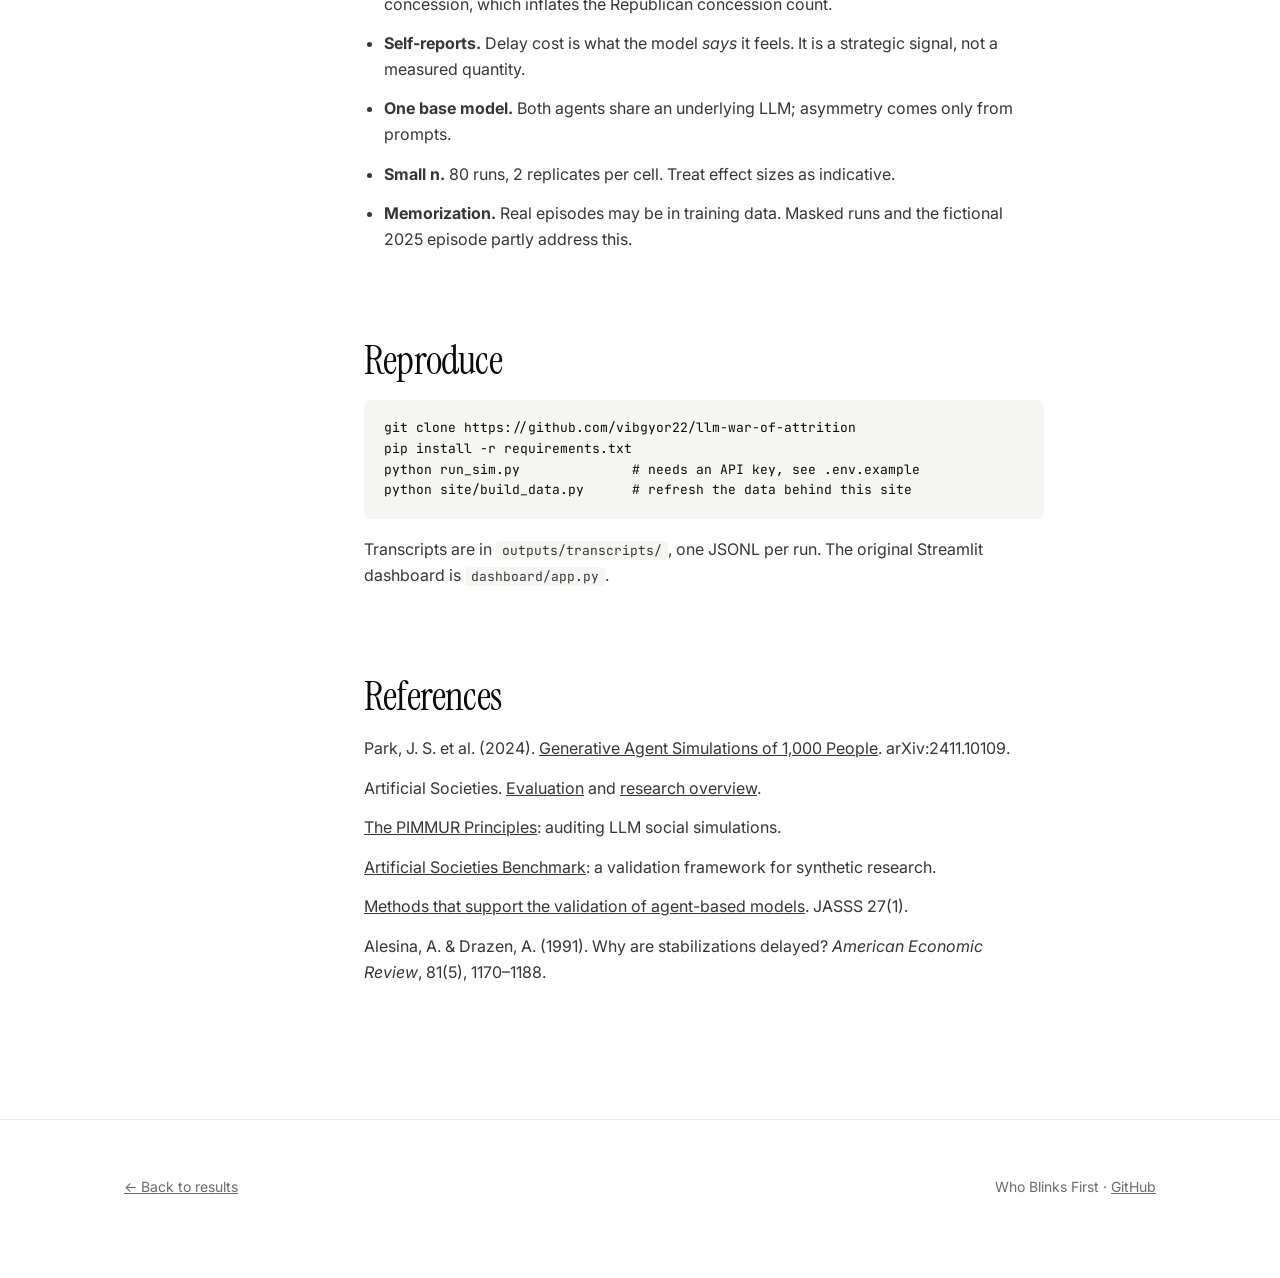
==== commit 0dd2d8c5: "Write site copy in first person singular Co-Authored-By: Claude Opus 5.5 <noreply@anthropic.com> Cla" ====
--- a/docs/method.html
+++ b/docs/method.html
@@ -89,7 +89,7 @@
   <p>Design: 4 episodes × 5 stress levels × 2 replicates × 2 mask states = <b>80 runs</b>. In <em>masked</em> runs, party names and the historical outcome are hidden, to test whether the agents are just recalling history.</p>
 
   <h2 id="measures">Measuring pain</h2>
-  <p>Delay cost is not computed from a formula. Each agent reports it every day as a strategic judgment (0 to 10). From that we build three measures:</p>
+  <p>Delay cost is not computed from a formula. Each agent reports it every day as a strategic judgment (0 to 10). From that I build three measures:</p>
   <table class="tbl"><thead><tr><th>Measure</th><th>Definition</th></tr></thead><tbody>
   <tr><td><b>S</b> · self-reported</td><td>Mean <code>delay_cost_implied</code> over active days</td></tr>
   <tr><td><b>B</b> · behavioral</td><td>1 ÷ first day of signal or concession</td></tr>
@@ -104,8 +104,8 @@
 
   <h2 id="validation">Validation</h2>
   <p>There is no single accepted test for whether a simulated society is "real". Teams in the field converge on a handful of checks. Simile's founders (Park et al., 2024) score AI agents against how consistently real people repeat their <em>own</em> answers two weeks later. Artificial Societies reports distribution accuracy and the internal coherence of each persona. Academic audits (PIMMUR, the Artificial Societies Benchmark) warn that a good average can hide memorization, model-specific bias and agents that are too alike, and argue for judging the <em>process</em>, not only the final outcome.</p>
-  <p>We adapted the checks that apply to a two-agent bargaining game:</p>
-  <table class="tbl"><thead><tr><th>Test</th><th>Question</th><th>How we measure it</th><th>Result</th></tr></thead><tbody id="valtbl"></tbody></table>
+  <p>I adapted the checks that apply to a two-agent bargaining game:</p>
+  <table class="tbl"><thead><tr><th>Test</th><th>Question</th><th>How I measure it</th><th>Result</th></tr></thead><tbody id="valtbl"></tbody></table>
   <div class="callout">Read the scorecard as evidence of internal validity: the agents behave consistently and respond to incentives the way theory predicts. It is not proof that real legislators would act the same way.</div>
 
   <h2 id="caveats">Caveats</h2>
--- a/docs/assets/style.css
+++ b/docs/assets/style.css
@@ -232,3 +232,7 @@
 .trustpill .g{width:10px;height:10px}
 .trustpill+.scrollcue{display:flex;margin-top:40px}
 @media(min-width:601px){.trustsum{grid-template-columns:repeat(4,1fr)}}
+.who-says{display:flex;align-items:center;gap:8px;font:600 12px var(--mono);letter-spacing:.1em;text-transform:uppercase;padding-bottom:10px;margin-bottom:12px;border-bottom:2px solid currentColor}
+.say.rep .who-says{color:var(--rep)} .say.dem .who-says{color:var(--dem);flex-direction:row-reverse}
+.who-says i{width:10px;height:10px;border-radius:50%;background:currentColor}
+@media(max-width:600px){.who-says{font-size:10px;letter-spacing:.06em}}
